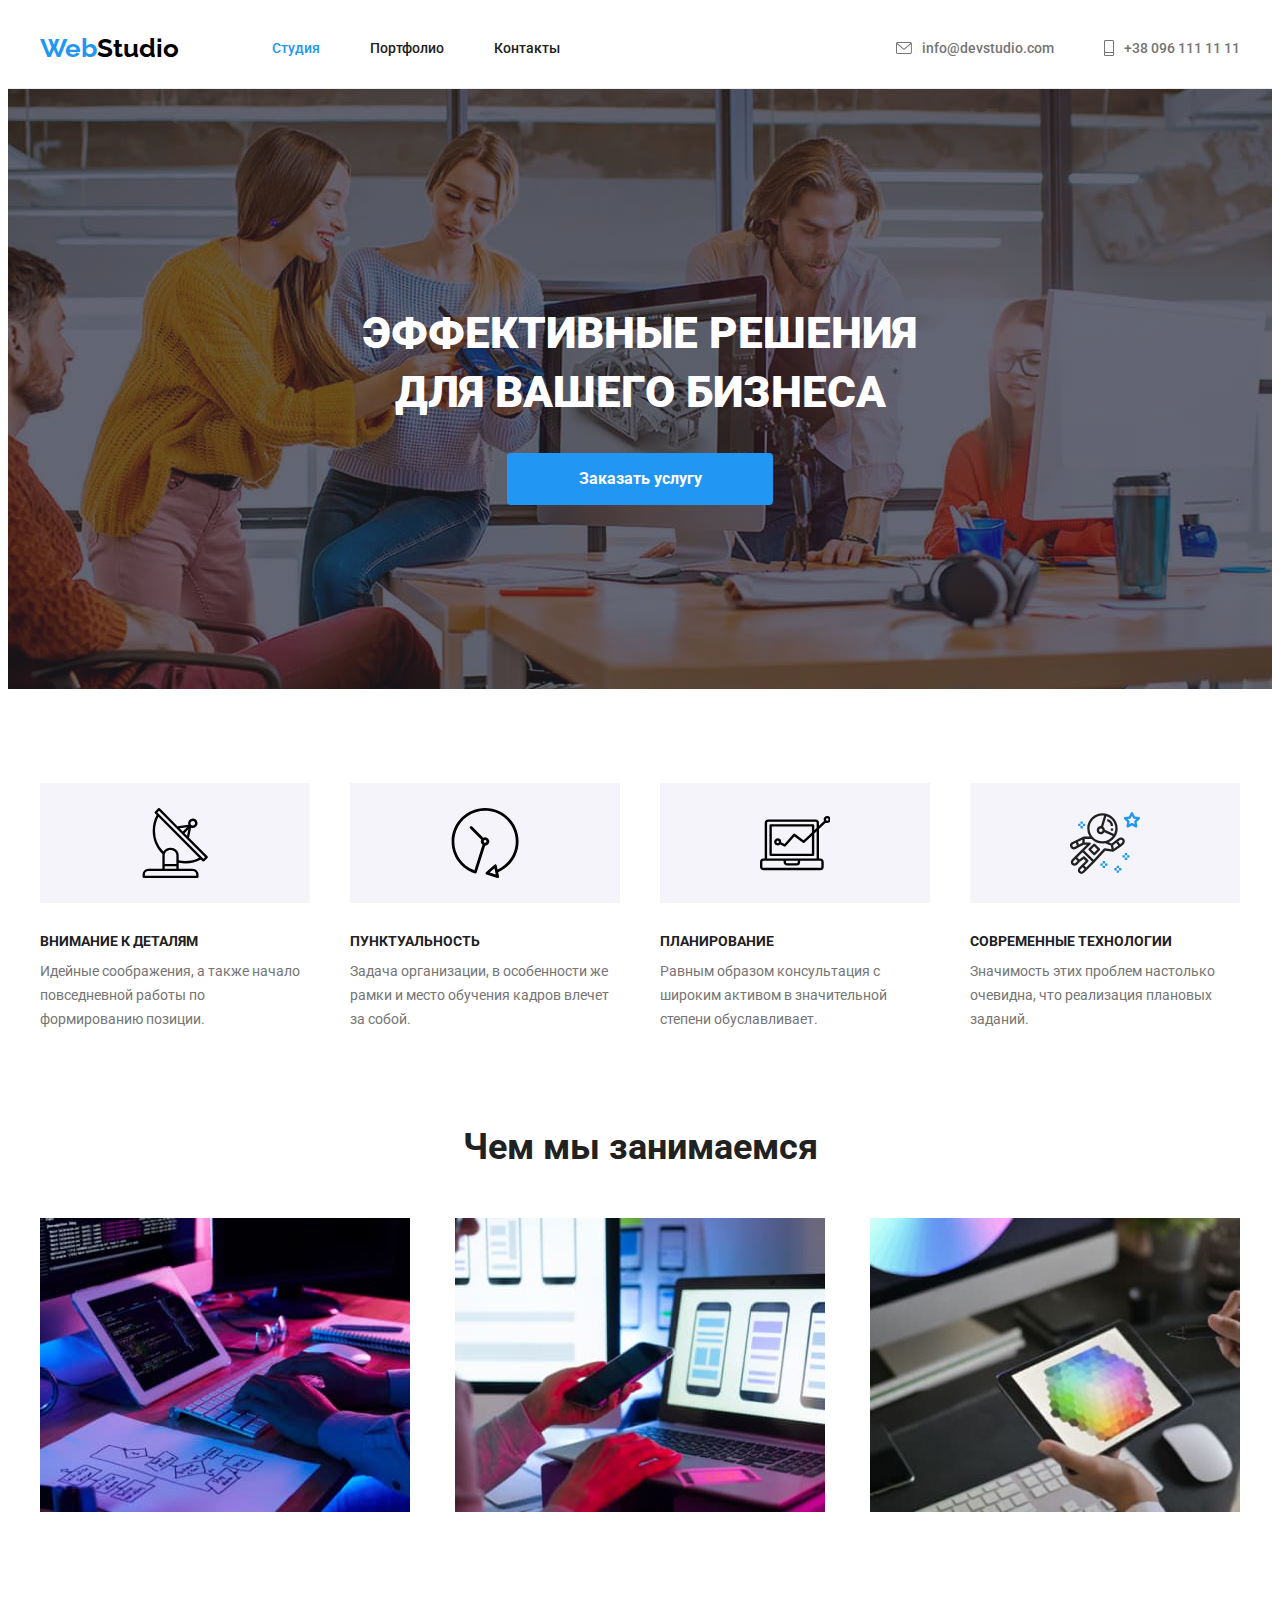
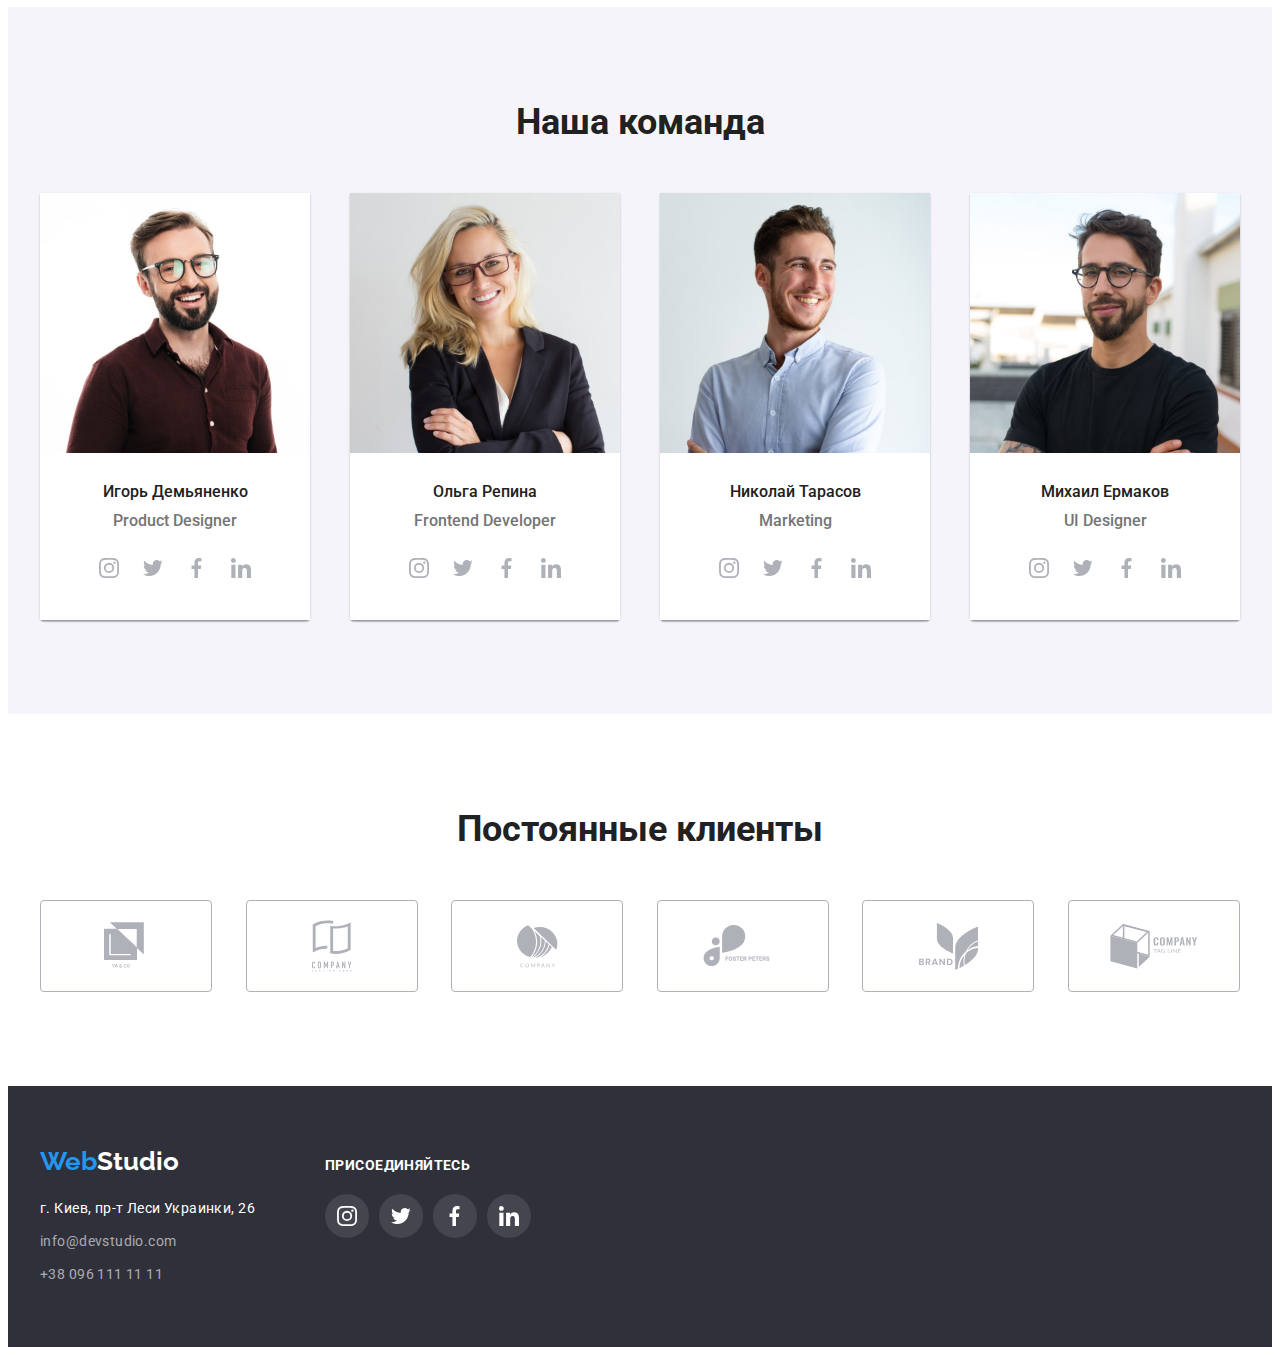
==== index.html @ 2559ad03 "copied files from HW4" ====
<!DOCTYPE html>
<html lang="ru">
  <head>
    <meta charset="UTF-8" />
    <meta name="viewport" content="width=device-width, initial-scale=1.0" />
    <title>Студия</title>
    <link rel="preconnect" href="https://fonts.gstatic.com" />
    <link
      href="https://fonts.googleapis.com/css2?family=Raleway:wght@700&family=Roboto:wght@400;500;700&display=swap"
      rel="stylesheet"
    />
    <link
      rel="stylesheet"
      href="https://cdnjs.cloudflare.com/ajax/libs/modern-normalize/1.0.0/modern-normalize.min.css"
      integrity="sha512-ISS7cAi1PEhQ8jnbJpJZMd29NlhNj4AWYyLOSp2CE/CsHxTCu+r+t0D2yoJudVrd0/8fTVPUVDzY5Tvli75u/g=="
      crossorigin="anonymous"
    />
    <link rel="stylesheet" href="./css/styles.css" />
  </head>
  <body>
    <header class="header">
      <div class="container main-nav">
        <nav class="site-nav">
          <a href="index.html" class="logo top"
            ><span class="logo-part">Web</span>Studio
          </a>
          <ul class="nav-list">
            <li class="nav-item">
              <a href="./index.html" class="link current"> Студия </a>
            </li>
            <li class="nav-item">
              <a href="./portfolio.html" class="link">Портфолио</a>
            </li>
            <li class="nav-item"><a href="#" class="link">Контакты</a></li>
          </ul>
        </nav>
        <ul class="contacts-list">
          <li class="contacts item">
            <a href="mailto:info@devstudio.com" class="link">
              <svg class="contacts-icon" width="16" height="12">
                <use href="./images/svg-sprite.svg#icon-envelope"></use>
              </svg>
              info@devstudio.com
            </a>
          </li>
          <li class="contacts item">
            <a href="tel:+380961111111" class="link">
              <svg class="contacts-icon" width="10" height="16">
                <use href="./images/svg-sprite.svg#icon-phone"></use>
              </svg>
              +38 096 111 11 11
            </a>
          </li>
        </ul>
      </div>
    </header>
    <main>
      <section class="hero">
        <h1 class="hero-title">
          Эффективные решения <br />
          для вашего бизнеса
        </h1>
        <a href="#" class="hero-link">Заказать услугу</a>
      </section>

      <section class="features">
        <div class="container">
          <h2 class="visually-hidden">Наши принципы</h2>
          <ul class="features-list">
            <li class="features-item">
              <div class="icon-space">
                <svg class="icon" width="70" height="70">
                  <use href="./images/svg-sprite.svg#icon-antenna"></use>
                </svg>
              </div>
              <h3 class="item-title">Внимание к деталям</h3>
              <p class="item-text">
                Идейные соображения, а также начало повседневной работы по
                формированию позиции.
              </p>
            </li>
            <li class="features-item">
              <div class="icon-space">
                <svg class="icon" width="70" height="70">
                  <use href="./images/svg-sprite.svg#icon-clock"></use>
                </svg>
              </div>
              <h3 class="item-title">Пунктуальность</h3>
              <p class="item-text">
                Задача организации, в особенности же рамки и место обучения
                кадров влечет за собой.
              </p>
            </li>
            <li class="features-item">
              <div class="icon-space">
                <svg class="icon" width="70" height="70">
                  <use href="./images/svg-sprite.svg#icon-computer"></use>
                </svg>
              </div>
              <h3 class="item-title">Планирование</h3>
              <p class="item-text">
                Равным образом консультация с широким активом в значительной
                степени обуславливает.
              </p>
            </li>
            <li class="features-item">
              <div class="icon-space">
                <svg class="icon" width="70" height="70">
                  <use href="./images/svg-sprite.svg#icon-astronaut"></use>
                </svg>
              </div>
              <h3 class="item-title">Современные технологии</h3>
              <p class="item-text">
                Значимость этих проблем настолько очевидна, что реализация
                плановых заданий.
              </p>
            </li>
          </ul>
        </div>
      </section>
      <!-- examples Section -->
      <section class="examples">
        <h2 class="examples-title">Чем мы занимаемся</h2>
        <div class="container">
          <ul class="examples-list">
            <li class="examples-item">
              <div class="card-thumb">
                <img
                  src="./images/computer.jpg"
                  alt="компютер"
                  width="370"
                  height="294"
                />
              </div>
            </li>
            <li class="examples-item">
              <div class="card-thumb">
                <img
                  src="./images/telephone.jpg"
                  alt="телефон"
                  width="370"
                  height="294"
                />
              </div>
            </li>
            <li class="examples-item">
              <div class="card-thumb">
                <img
                  src="./images/tablet.jpg"
                  alt="планшет"
                  width="370"
                  height="294"
                />
              </div>
            </li>
          </ul>
        </div>
      </section>
      <!-- team section -->
      <section class="team-section">
        <h2 class="team-section-title">Наша команда</h2>
        <div class="container">
          <ul class="team-section-list">
            <li class="section-list">
              <div class="photo-thumb">
                <img
                  src="./images/ihor.jpg"
                  alt="Игорь Демьяненко"
                  width="270"
                  height="260"
                />
              </div>
              <h3 class="section-list-title">Игорь Демьяненко</h3>
              <p class="section-list-text">Product Designer</p>
              <ul class="social-links-list">
                <li>
                  <a href="instagram" class="social-link">
                    <svg class="icon-link" width="20" height="20">
                      <use href="./images/svg-sprite.svg#icon-instagram"></use>
                    </svg>
                  </a>
                </li>
                <li>
                  <a href="twitter" class="social-link">
                    <svg class="icon-link" width="20" height="20">
                      <use href="./images/svg-sprite.svg#icon-twitter"></use>
                    </svg>
                  </a>
                </li>
                <li>
                  <a href="facebook" class="social-link">
                    <svg class="icon-link" width="20" height="20">
                      <use href="./images/svg-sprite.svg#icon-facebook"></use>
                    </svg>
                  </a>
                </li>
                <li>
                  <a href="linkedin" class="social-link"
                    ><svg class="icon-link" width="20" height="20">
                      <use href="./images/svg-sprite.svg#icon-linkedin"></use>
                    </svg>
                  </a>
                </li>
              </ul>
            </li>
            <li class="section-list">
              <div class="photo-thumb">
                <img
                  src="./images/olia.jpg"
                  alt="Ольга Репина"
                  width="270"
                  height="260"
                />
              </div>
              <h3 class="section-list-title">Ольга Репина</h3>
              <p class="section-list-text">Frontend Developer</p>
              <ul class="social-links-list">
                <li>
                  <a href="instagram" class="social-link">
                    <svg class="icon-link" width="20" height="20">
                      <use href="./images/svg-sprite.svg#icon-instagram"></use>
                    </svg>
                  </a>
                </li>
                <li>
                  <a href="twitter" class="social-link">
                    <svg class="icon-link" width="20" height="20">
                      <use href="./images/svg-sprite.svg#icon-twitter"></use>
                    </svg>
                  </a>
                </li>
                <li>
                  <a href="facebook" class="social-link"
                    ><svg class="icon-link" width="20" height="20">
                      <use href="./images/svg-sprite.svg#icon-facebook"></use>
                    </svg>
                  </a>
                </li>
                <li>
                  <a href="linkedin" class="social-link"
                    ><svg class="icon-link" width="20" height="20">
                      <use href="./images/svg-sprite.svg#icon-linkedin"></use>
                    </svg>
                  </a>
                </li>
              </ul>
            </li>
            <li class="section-list">
              <div class="photo-thumb">
                <img
                  src="./images/kolia.jpg"
                  alt="Николай Тарасов"
                  width="270"
                  height="260"
                />
              </div>
              <h3 class="section-list-title">Николай Тарасов</h3>
              <p class="section-list-text">Marketing</p>
              <ul class="social-links-list">
                <li>
                  <a href="instagram" class="social-link">
                    <svg class="icon-link" width="20" height="20">
                      <use href="./images/svg-sprite.svg#icon-instagram"></use>
                    </svg>
                  </a>
                </li>
                <li>
                  <a href="twitter" class="social-link">
                    <svg class="icon-link" width="20" height="20">
                      <use href="./images/svg-sprite.svg#icon-twitter"></use>
                    </svg>
                  </a>
                </li>
                <li>
                  <a href="facebook" class="social-link"
                    ><svg class="icon-link" width="20" height="20">
                      <use href="./images/svg-sprite.svg#icon-facebook"></use>
                    </svg>
                  </a>
                </li>
                <li>
                  <a href="linkedin" class="social-link"
                    ><svg class="icon-link" width="20" height="20">
                      <use href="./images/svg-sprite.svg#icon-linkedin"></use>
                    </svg>
                  </a>
                </li>
              </ul>
            </li>
            <li class="section-list">
              <div class="photo-thumb">
                <img
                  src="./images/misha.jpg"
                  alt="Михаил Ермаков"
                  width="270"
                  height="260"
                />
              </div>
              <h3 class="section-list-title">Михаил Ермаков</h3>
              <p class="section-list-text">UI Designer</p>
              <ul class="social-links-list">
                <li>
                  <a href="instagram" class="social-link">
                    <svg class="icon-link" width="20" height="20">
                      <use href="./images/svg-sprite.svg#icon-instagram"></use>
                    </svg>
                  </a>
                </li>
                <li>
                  <a href="twitter" class="social-link">
                    <svg class="icon-link" width="20" height="20">
                      <use href="./images/svg-sprite.svg#icon-twitter"></use>
                    </svg>
                  </a>
                </li>
                <li>
                  <a href="facebook" class="social-link"
                    ><svg class="icon-link" width="20" height="20">
                      <use href="./images/svg-sprite.svg#icon-facebook"></use>
                    </svg>
                  </a>
                </li>
                <li>
                  <a href="linkedin" class="social-link"
                    ><svg class="icon-link" width="20" height="20">
                      <use href="./images/svg-sprite.svg#icon-linkedin"></use>
                    </svg>
                  </a>
                </li>
              </ul>
            </li>
          </ul>
        </div>
      </section>
      <section class="clients">
        <div class="container">
          <h2 class="clients-title">Постоянные клиенты</h2>

          <ul class="clients-list">
            <li class="client">
              <a href="#" class="company-logo">
                <svg class="company-icon" width="44" height="49">
                  <use href="./images/svg-sprite.svg#icon-yaandco"></use>
                </svg>
              </a>
            </li>
            <li class="client">
              <a href="#" class="company-logo">
                <svg class="company-icon" width="40" height="52">
                  <use href="./images/svg-sprite.svg#icon-tagline"></use>
                </svg>
              </a>
            </li>
            <li class="client">
              <a href="#" class="company-logo">
                <svg class="company-icon" width="41" height="43">
                  <use href="./images/svg-sprite.svg#icon-company"></use>
                </svg>
              </a>
            </li>
            <li class="client">
              <a href="#" class="company-logo">
                <svg class="company-icon" width="80" height="42">
                  <use href="./images/svg-sprite.svg#icon-fosterpeters"></use>
                </svg>
              </a>
            </li>
            <li class="client">
              <a href="#" class="company-logo">
                <svg class="company-icon" width="59" height="47">
                  <use href="./images/svg-sprite.svg#icon-brand"></use>
                </svg>
              </a>
            </li>
            <li class="client">
              <a href="#" class="company-logo">
                <svg class="company-icon" width="88" height="45">
                  <use href="./images/svg-sprite.svg#icon-companytag"></use>
                </svg>
              </a>
            </li>
          </ul>
        </div>
      </section>
    </main>
    <footer class="footer">
      <div class="container">
        <div class="footer-box">
          <div class="address-box">
            <a href="index.html" class="logo bottom"
              ><span class="logo-part">Web</span>Studio</a
            >
            <address class="address">
              <p class="address-text">г. Киев, пр-т Леси Украинки, 26</p>
              <ul class="footer-list">
                <li>
                  <a href="mailto:info@devstudio.com" class="contacts-list-item"
                    >info@devstudio.com</a
                  >
                </li>
                <li>
                  <a href="tel:+380961111111" class="contacts-list-item"
                    >+38 096 111 11 11</a
                  >
                </li>
              </ul>
            </address>
          </div>
          <div class="social-links">
            <span class="join-us">присоединяйтесь</span>
            <ul class="social-list">
              <li class="list-item">
                <a href="#" class="list-link">
                  <svg class="item-icon" width="20" height="20">
                    <use href="./images/svg-sprite.svg#icon-instagram"></use>
                  </svg>
                </a>
              </li>
              <li class="list-item">
                <a href="#" class="list-link">
                  <svg class="item-icon" width="20" height="20">
                    <use href="./images/svg-sprite.svg#icon-twitter"></use>
                  </svg>
                </a>
              </li>
              <li class="list-item">
                <a href="#" class="list-link">
                  <svg class="item-icon" width="20" height="20">
                    <use href="./images/svg-sprite.svg#icon-facebook"></use>
                  </svg>
                </a>
              </li>

              <li class="list-item">
                <a href="#" class="list-link">
                  <svg class="item-icon" width="20" height="20">
                    <use href="./images/svg-sprite.svg#icon-linkedin"></use>
                  </svg>
                </a>
              </li>
            </ul>
          </div>
        </div>
      </div>
    </footer>
  </body>
</html>
---- css/styles.css ----
:root {
  --interactive-color: #2196f3;
  --logo-color: #000000;
  --headers-color: #212121;
  --text-color: #757575;
  --white-text-background-color: rgba(255, 255, 255, 1);
  --white-text-color-06: rgba(255, 255, 255, 0.6);
  --sections-background-color: #e5e5e5;
  --section-team-background-color: #f5f4fa;
  --border-color: rgba(238, 238, 238, 1);
  --footer-bg-color: #2f303a;
  --card-set-gap: 30px;
  --link-normal-color: rgba(175, 177, 184, 1);
}

/* Загальні стилі для боді і списків */
body {
  font-family: 'Roboto', sans-serif;
}

ul {
  list-style-type: none;
}

img {
  display: block;
  max-width: 100%;
  height: auto;
}

/* svg {
  display: block;
  max-width: 100%;
  height: auto;
} */

section {
  padding-top: 94px;
  padding-bottom: 94px;
}

/* Заховати заголовок */
.visually-hidden {
  position: absolute;
  width: 1px;
  height: 1px;
  margin: -1px;
  border: 0;
  padding: 0;

  white-space: nowrap;
  clip-path: inset(100%);
  clip: rect(0 0 0 0);
  overflow: hidden;
}

/* Стилі контейнера */

.container {
  width: 1200px;
  margin-left: auto;
  margin-right: auto;
  padding-right: 15px;
  padding-left: 15px;
}

/* Стилі Header */

.header {
  max-width: 1600px;
  margin-left: auto;
  margin-right: auto;
  border-bottom: 1px solid #ececec;
}

.nav-list,
.contacts-list {
  margin-top: 0;
  margin-bottom: 0;
  padding: 0;
}

.contacts-list {
  margin-left: auto;
}

.contacts-list .item + .item {
  margin-left: 50px;
}

.main-nav,
.site-nav,
.nav-list,
.contacts-list {
  display: flex;
}

.main-nav,
.site-nav,
.nav-list,
.contacts-list,
.contacts .item {
  justify-content: center;
  align-items: center;
}

.nav-list > .nav-item:not(:last-child) {
  margin-right: 50px;
}

/* логотип компанії */
.logo {
  display: block;
  font-family: 'Raleway', sans-serif;
  text-decoration: none;
  font-weight: 700;
  font-style: normal;
  font-size: 26px;
  line-height: 1.1738;
}

.top {
  margin-right: 93px;

  color: var(--logo-color);
}

.logo:focus {
  color: var(--interactive-color);
}

.logo-part {
  color: var(--interactive-color);
}

/* Навігація сайту */
.nav-list .link {
  display: block;
  padding-top: 32px;
  padding-bottom: 32px;

  color: var(--headers-color);
  background-color: var(--white-text-background-color);
  font-family: inherit;
  text-decoration: none;
  font-weight: 500;
  font-style: normal;
  font-size: 14px;
  line-height: 1.17;
}

.nav-list .link:hover,
.nav-list .link:focus {
  color: var(--interactive-color);
}

.link.current {
  color: var(--interactive-color);
}

/* контактна інфо */
.contacts-list .link {
  display: block;
  padding-top: 32px;
  padding-bottom: 32px;

  color: var(--text-color);
  background-color: var(--white-text-background-color);
  font-family: inherit;
  text-decoration: none;
  font-weight: 500;
  font-style: normal;
  font-size: 14px;
  line-height: 1.17;
}

.contacts-list .link:hover,
.contacts-list .link:focus {
  color: var(--interactive-color);
}

.link:hover.contacts-icon {
  fill: currentColor;
}

.contacts-icon {
  margin-right: 10px;
  fill: currentColor;
}

.contacts-list .link {
  display: flex;
  align-items: center;
}

/* section Hero */

.hero {
  display: flex;
  flex-direction: column;
  align-items: center;
  justify-content: center;

  height: 600px;
  max-width: 1600px;
  margin-right: auto;
  margin-left: auto;
  padding: 0;

  background-color: #2f303a;
  background-image: linear-gradient(
      to right,
      rgba(47, 48, 58, 0.4),
      rgba(47, 48, 58, 0.4)
    ),
    url(../images/fon.jpg);
  background-repeat: no-repeat;
  background-position: center;
  background-size: cover;
}

.hero-title {
  display: inline-block;
  margin: 30px;

  color: var(--white-text-background-color);
  font-family: inherit;
  font-weight: 900;
  font-style: normal;
  font-size: 44px;
  line-height: 1.36;
  text-transform: uppercase;
  text-align: center;
}

.hero-link {
  padding: 10px 32px;
  border-radius: 4px;
  min-width: 200px;

  border: 1px solid transparent;

  color: var(--white-text-background-color);
  background-color: var(--interactive-color);
  font-family: inherit;
  text-decoration: none;
  font-weight: 700;
  font-style: normal;
  font-size: 16px;
  line-height: 1.88;
  text-align: center;
}

.hero-link:hover,
.hero-link:focus {
  color: var(--headers-color);
}

/* Секція Features */

.features {
  padding-top: 94px;
  padding-bottom: 0;
}

/* .icons-list, */
.features-list,
.item-title,
.item-text {
  margin: 0;
  padding: 0;
}

.icon-space {
  display: flex;
  justify-content: center;
  align-items: center;
  width: 270px;
  height: 120px;
  margin-bottom: var(--card-set-gap);

  background-color: var(--section-team-background-color);
}

.features-list {
  display: flex;
  justify-content: space-between;
}

.features-item:not(:first-child) {
  margin-left: var(--card-set-gap);
}

.features-item {
  flex-basis: calc((100% - 120px) / 4);
}

/* flex-basis: calc(100% / 4 - var(--card-set-gap)); */

.item-title {
  margin-bottom: 10px;

  color: var(--headers-color);
  background-color: var(--white-text-background-color);
  font-family: inherit;
  font-weight: 700;
  font-style: normal;
  font-size: 14px;
  line-height: 1.17;
  text-transform: uppercase;
}

.item-text {
  color: var(--text-color);
  background-color: var(--white-text-background-color);
  font-family: inherit;
  font-weight: 400;
  font-style: normal;
  font-size: 14px;
  line-height: 1.71;
}

/* Секція "Наші роботи" */
.examples {
  padding-bottom: 95px;
}

.examples-title {
  margin-top: 0;
  margin-bottom: 50px;
  color: var(--headers-color);
  background-color: var(--white-text-background-color);
  font-family: inherit;
  font-weight: 700;
  font-style: normal;
  font-size: 36px;
  line-height: 1.17;
  text-align: center;
}

.examples-list {
  display: flex;
  flex-wrap: wrap;
  justify-content: space-between;
  margin: 0;
  padding: 0;
}

/* Секція Наша команда */

.team-section {
  padding-top: 94px;
  padding-bottom: 94px;
  background-color: var(--section-team-background-color);
}

.team-section-title {
  margin-top: 0;
  margin-bottom: 50px;

  color: var(--headers-color);
  background-color: var(--section-team-background-color);
  font-family: inherit;
  font-weight: 700;
  font-style: normal;
  font-size: 36px;
  line-height: 1.17;
  text-align: center;
}

.team-section-list {
  display: flex;
  flex-wrap: wrap;
  justify-content: space-between;
  margin: 0px;
  padding: 0px;
}

.section-list {
  box-shadow: 0px 1px 3px rgba(0, 0, 0, 0.12), 0px 1px 1px rgba(0, 0, 0, 0.14),
    0px 2px 1px rgba(0, 0, 0, 0.2);
  border-radius: 0px 0px 4px 4px;
  margin: 0;
}

.section-list-title {
  margin: 0;
  padding-top: 30px;
  padding-bottom: 10px;
  color: var(--headers-color);
  background-color: var(--white-text-background-color);
  font-family: inherit;
  font-weight: 500;
  font-style: normal;
  font-size: 16px;
  line-height: 1.17;
  text-align: center;
}

.section-list-text {
  margin: 0;
  color: var(--text-color);
  background-color: var(--white-text-background-color);
  font-family: inherit;
  font-weight: 500;
  font-style: normal;
  font-size: 16px;
  line-height: 1.17;
  text-align: center;
}

.social-links-list {
  display: flex;
  justify-content: center;
  align-items: center;
  padding: 16px 32px 30px;
  margin: 0;
  background-color: var(--white-text-background-color);
}

.social-link {
  display: flex;
  justify-content: center;
  align-items: center;
  width: 44px;
  height: 44px;
  border-radius: 50%;
  text-decoration: none;
  color: var(--link-normal-color);
  background-color: var(--white-text-background-color);
}

.icon-link {
  fill: currentColor;
}

.social-link:hover,
.social-link:focus {
  color: var(--white-text-background-color);
  background-color: var(--interactive-color);
  outline: none;
}

.social-link:hover .icon-link,
.social-link:focus .icon-link {
  fill: currentColor;
  background-color: var(--interactive-color);
  outline: none;
}

/* секція клієнти */
.clients-title {
  margin-top: 0;
  margin-bottom: 50px;

  color: var(--headers-color);
  font-family: inherit;
  font-weight: 700;
  font-style: normal;
  font-size: 36px;
  line-height: 1.17;
  text-align: center;
}

.clients-list {
  display: flex;
  justify-content: space-between;
  align-items: center;
  margin: 0;
  padding: 0;
}

.company-logo {
  display: flex;
  justify-content: center;
  align-items: center;
  width: 170px;
  height: 90px;
  border: 1px solid var(--link-normal-color);
  border-radius: 4px;
  color: var(--link-normal-color);
}

.company-logo:hover,
.company-logo:focus {
  color: var(--interactive-color);
  border: 1px solid var(--interactive-color);
  outline: none;
}

.company-icon {
  fill: currentColor;
}

.client:hover,
.client:focus {
  color: var(--interactive-color);
}

/* footer */
.footer {
  max-width: 1600px;
  margin-left: auto;
  margin-right: auto;

  background-color: var(--footer-bg-color);
  padding-bottom: 60px;
  padding-top: 60px;
}

.address {
  margin-right: auto;
}

.address-text,
.footer-list {
  margin: 0;
  padding: 0;
}

.bottom {
  color: var(--white-text-background-color);
}

.address-text {
  margin-top: 20px;

  color: var(--white-text-background-color);
  font-family: inherit;
  text-decoration: none;
  font-weight: 400;
  font-style: normal;
  font-size: 14px;
  line-height: 1.71;
  letter-spacing: 0.03em;
}

.contacts-list-item {
  display: block;
  margin-top: 9px;

  color: var(--white-text-color-06);
  font-family: inherit;
  text-decoration: none;
  font-weight: 400;
  font-style: normal;
  font-size: 14px;
  line-height: 1.71;
  letter-spacing: 0.03em;
}

.contacts-list-item:hover,
.contacts-list-item:focus {
  color: var(--interactive-color);
  outline: none;
}

/* Соц.Мережі */

.footer-box {
  display: flex;
  align-items: baseline;
}

.address-box {
  margin-right: 70px;
}

.social-list {
  display: flex;
  justify-content: center;
  margin: 0px;
  padding: 0px;
}

.list-item:not(:first-child) {
  margin-left: 10px;
}

.join-us {
  display: block;
  margin-bottom: 20px;
  color: var(--white-text-background-color);
  font-weight: 700;
  font-style: normal;
  font-size: 14px;
  line-height: 1.14;
  letter-spacing: 0.03em;
  text-transform: uppercase;
}

.list-link {
  display: flex;
  justify-content: center;
  align-items: center;
  width: 44px;
  height: 44px;
  border-radius: 50%;
  text-decoration: none;
  color: var(--white-text-background-color);
  background-color: rgba(255, 255, 255, 0.1);
}

.list-link:hover,
.list-link:focus {
  background-color: var(--interactive-color);
}

.item-icon {
  display: block;
  fill: currentColor;
}

/* Стилі портфоліо */

.portfolio {
  padding-top: 94px;
  padding-bottom: 47px;
}

.buttons {
  display: flex;
  justify-content: center;
  margin-top: 0;
  margin-bottom: 50px;
  margin-left: 0;
  margin-right: 0;
  padding: 0;
}

.button:not(:last-child) {
  margin-right: 8px;
}

.btn {
  border: 1px solid transparent;
  padding: 6px 22px;
  min-width: 73px;
  max-height: 38px;

  background-color: var(--section-team-background-color);
  border-radius: 4px;
  font-family: inherit;
  font-style: normal;
  font-weight: 500;
  font-size: 16px;
  line-height: 1.6;
  text-align: center;
}

.btn:hover,
.btn:focus {
  color: var(--white-text-background-color);
  background-color: var(--interactive-color);
  outline: none;
  box-shadow: 0px 3px 1px rgba(0, 0, 0, 0.1), 0px 1px 2px rgba(0, 0, 0, 0.08),
    0px 2px 2px rgba(0, 0, 0, 0.12);
}

.projects {
  margin-top: calc(-1 * var(--card-set-gap));
  margin-left: calc(-1 * var(--card-set-gap));
  padding: 0;

  display: flex;
  flex-wrap: wrap;
}

.project-item {
  margin-top: var(--card-set-gap);
  margin-left: var(--card-set-gap);

  border-style: solid;
  border-color: var(--border-color);
  border-width: 1px;
  flex-basis: calc(100% / 3 - var(--card-set-gap));
}

.project-item:hover {
  box-shadow: 0px 1px 1px rgba(0, 0, 0, 0.12), 0px 4px 4px rgba(0, 0, 0, 0.06),
    1px 4px 6px rgba(0, 0, 0, 0.16);
}

.project-title {
  color: var(--headers-color);
  background-color: var(--white-text-background-color);
  font-family: inherit;
  font-style: normal;
  font-weight: 700;
  font-size: 18px;
  line-height: 2;
  text-align: left;
}

.project-type {
  color: var(--text-color);
  background-color: var(--white-text-background-color);
  font-family: inherit;
  font-style: normal;
  font-weight: 400;
  font-size: 16px;
  line-height: 1.88;
  text-align: left;
}

.card-content {
  padding: 20px 24px;
}
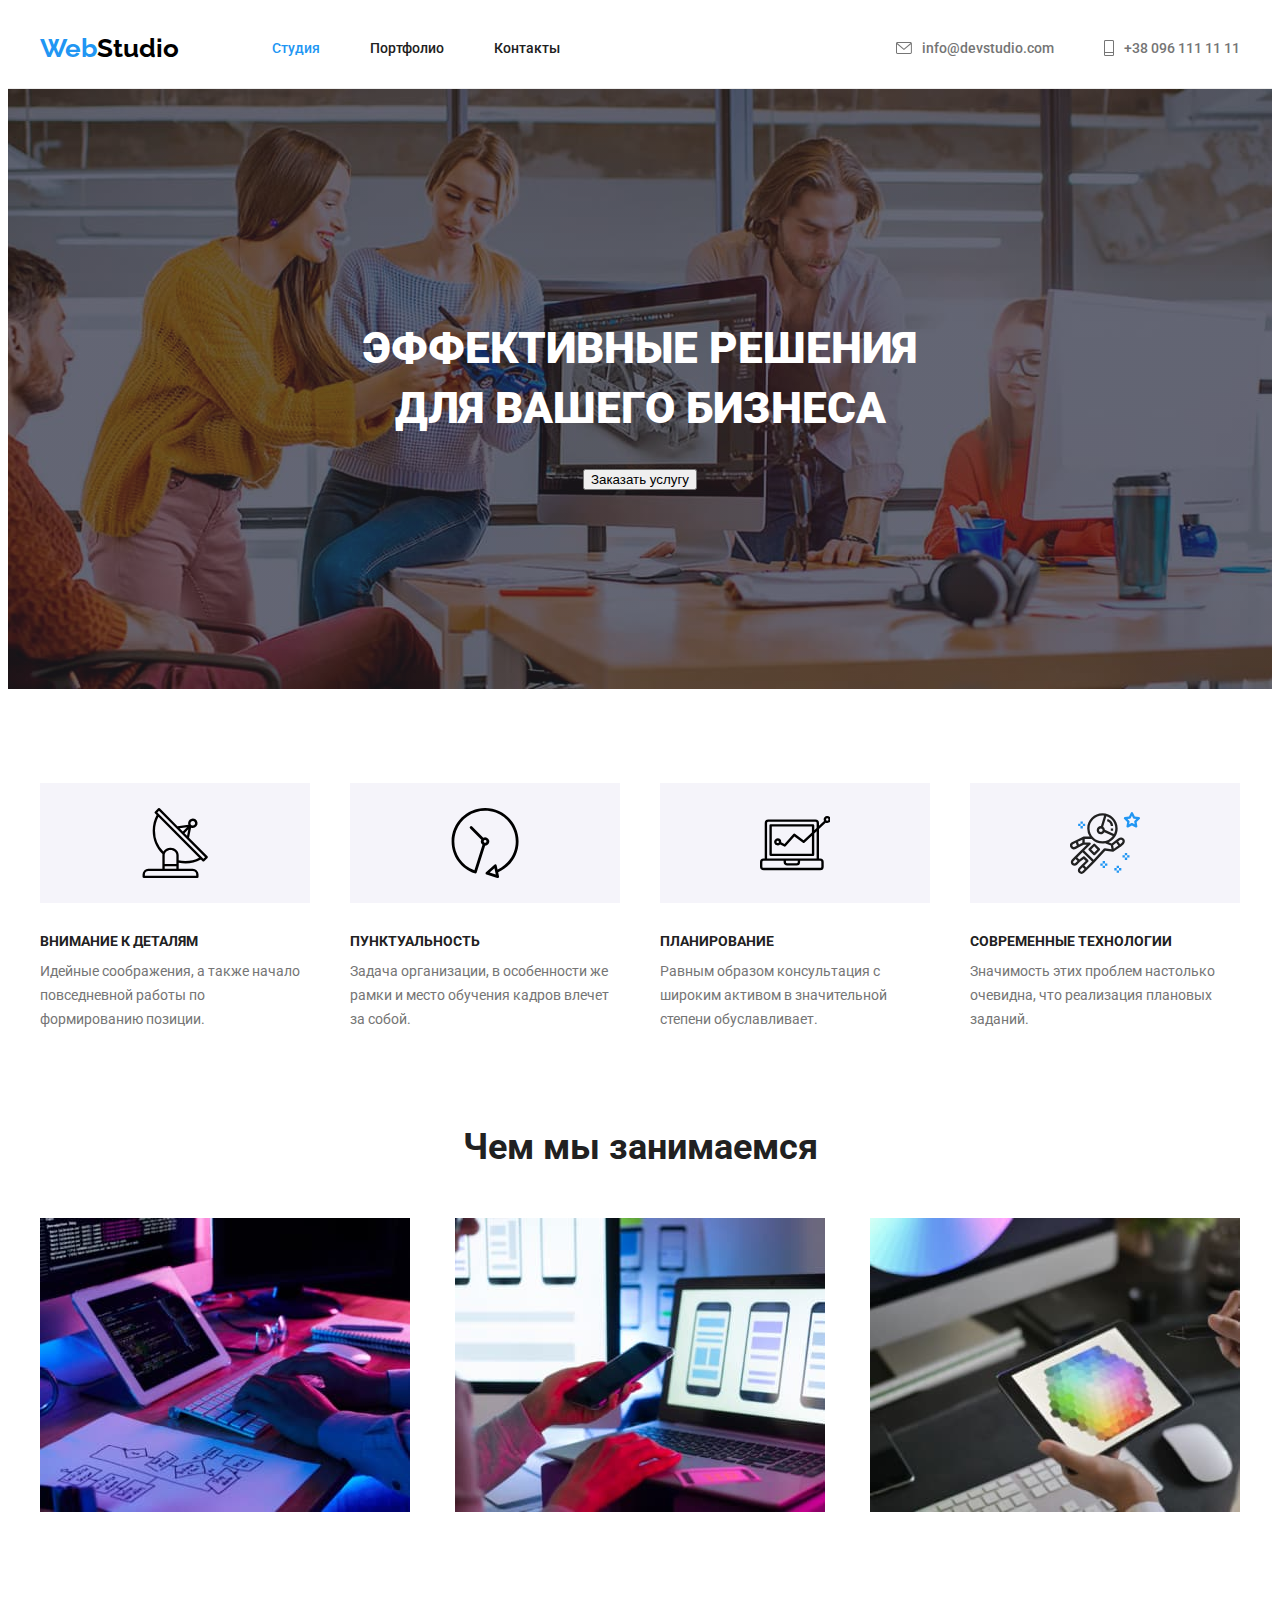
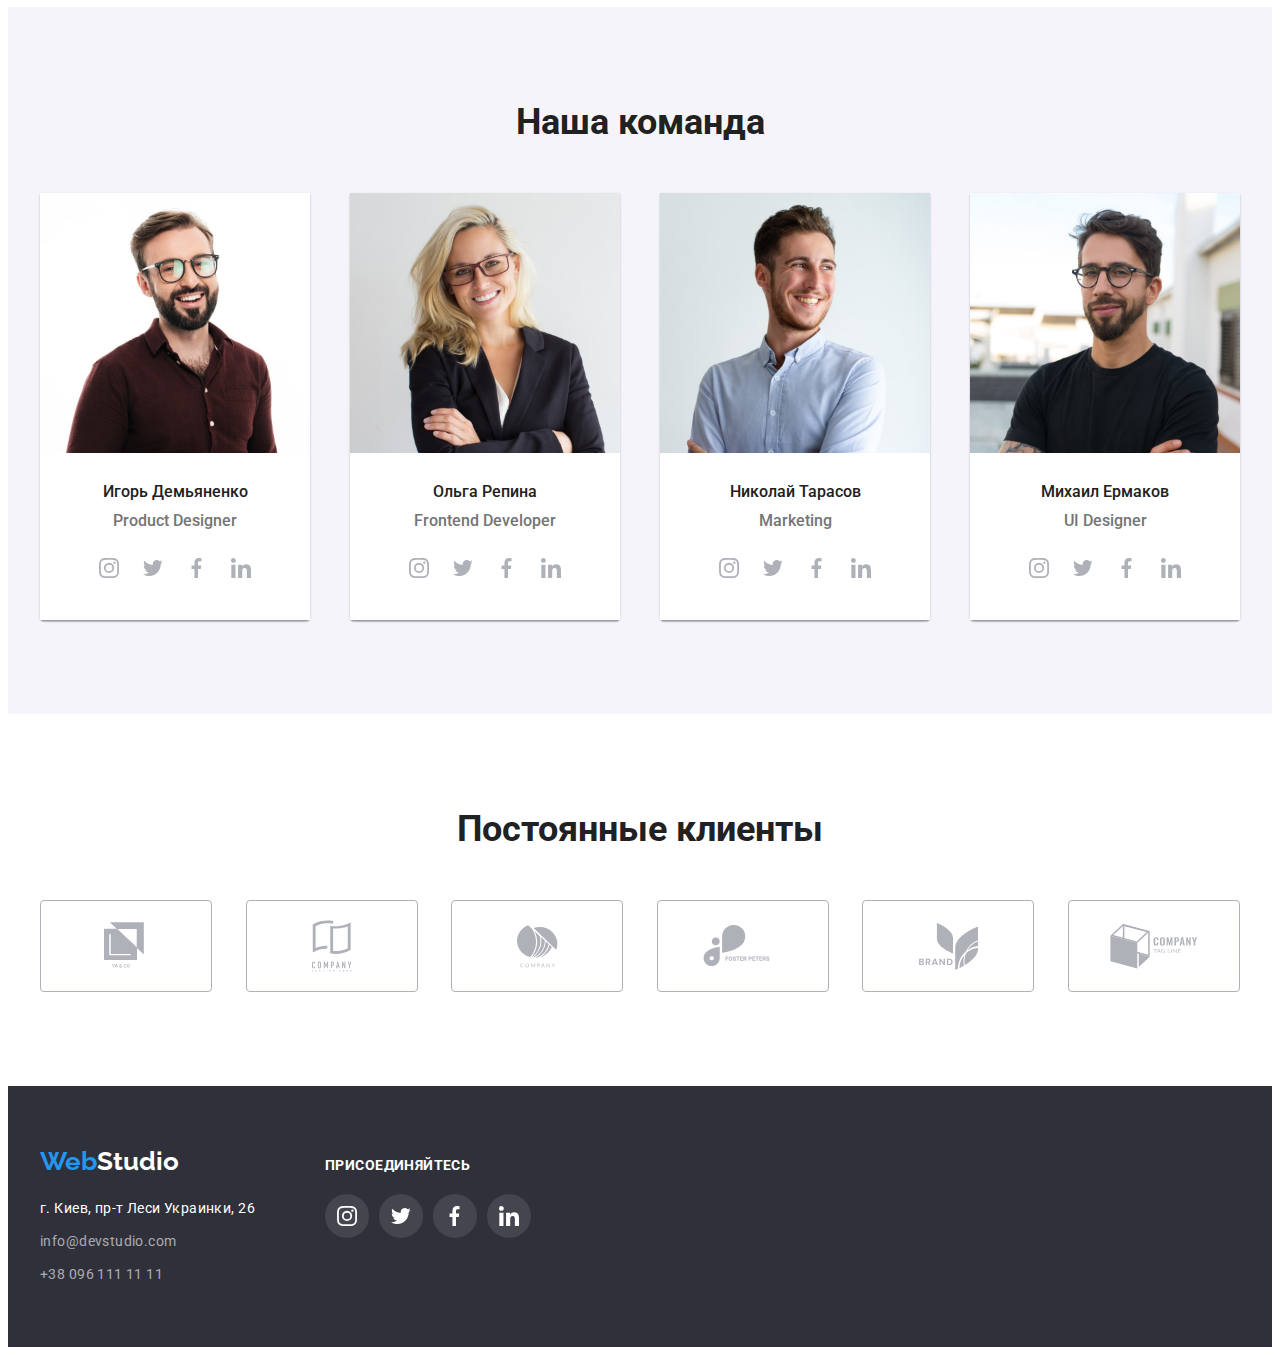
==== commit 669df3ed: "changed hero-link for hero-btn" ====
--- a/index.html
+++ b/index.html
@@ -60,7 +60,7 @@
           Эффективные решения <br />
           для вашего бизнеса
         </h1>
-        <a href="#" class="hero-link">Заказать услугу</a>
+        <button class="hero-btn">Заказать услугу</button>
       </section>
 
       <section class="features">
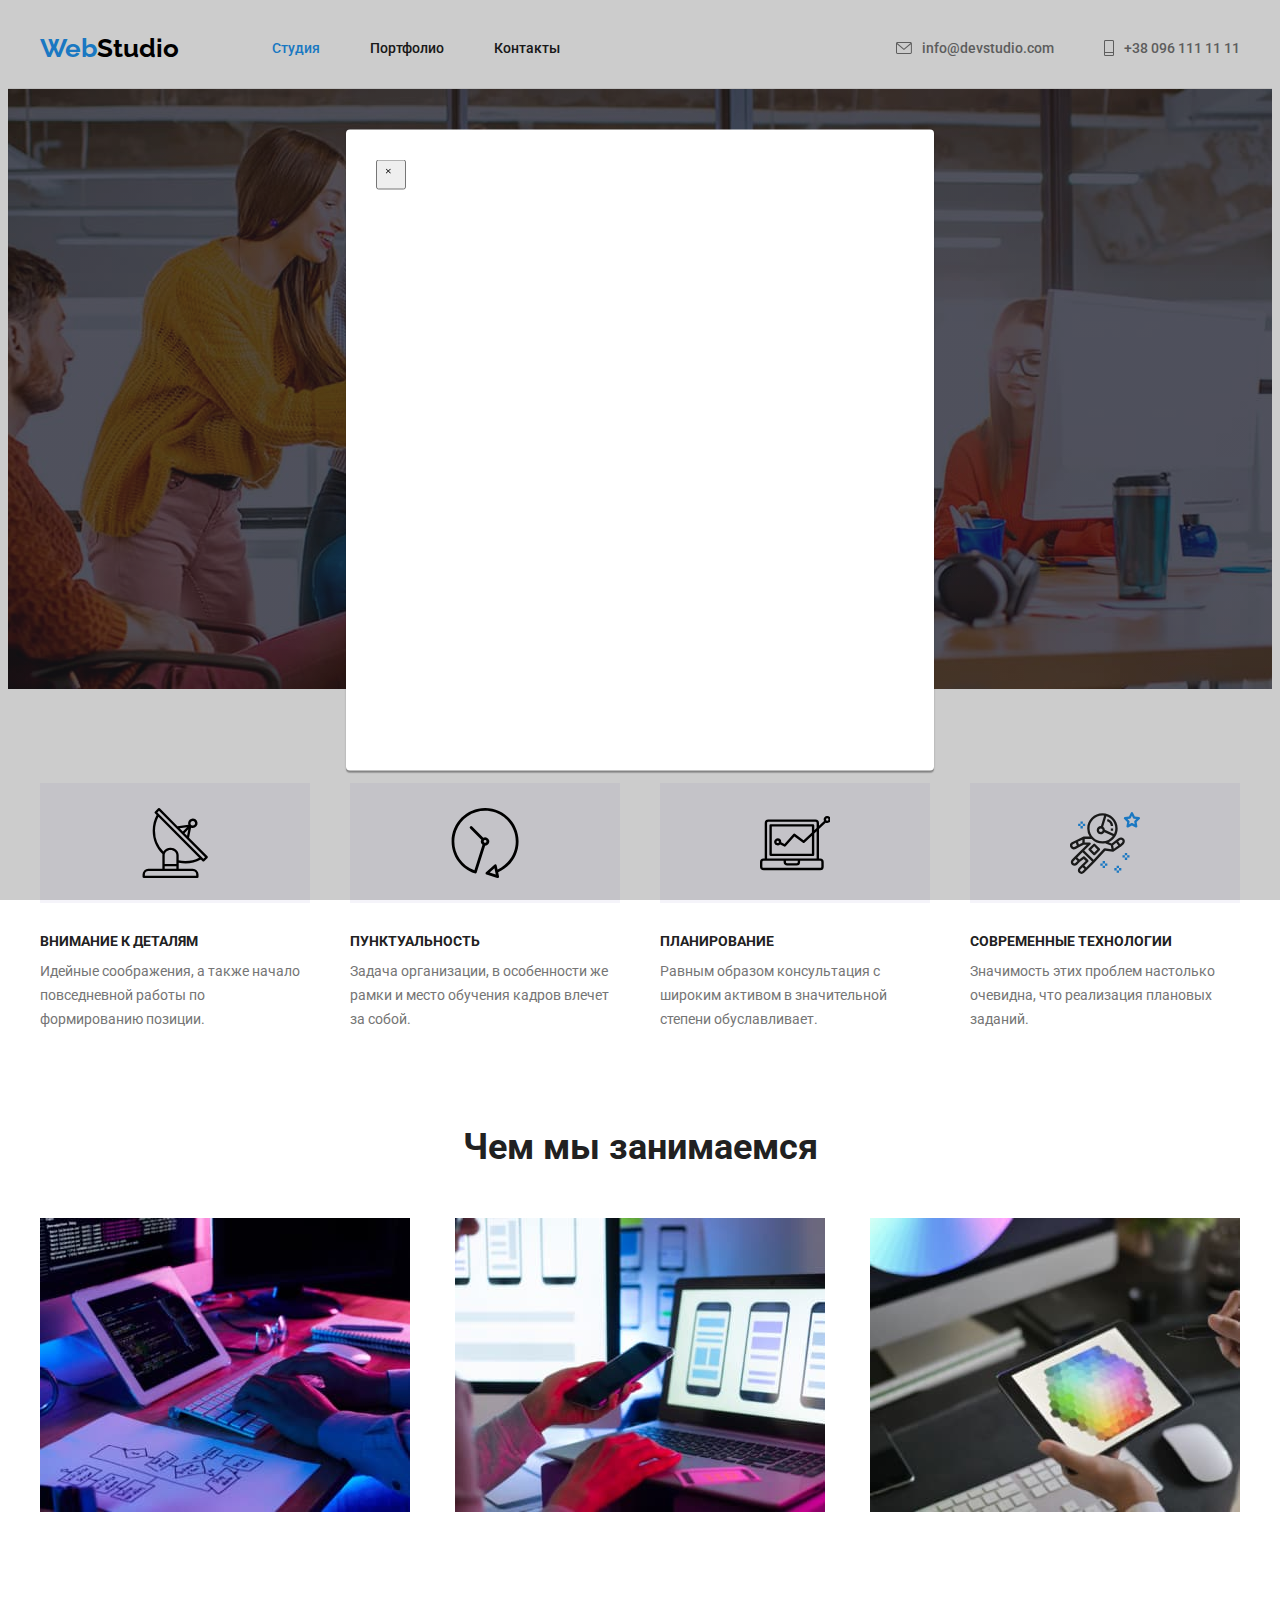
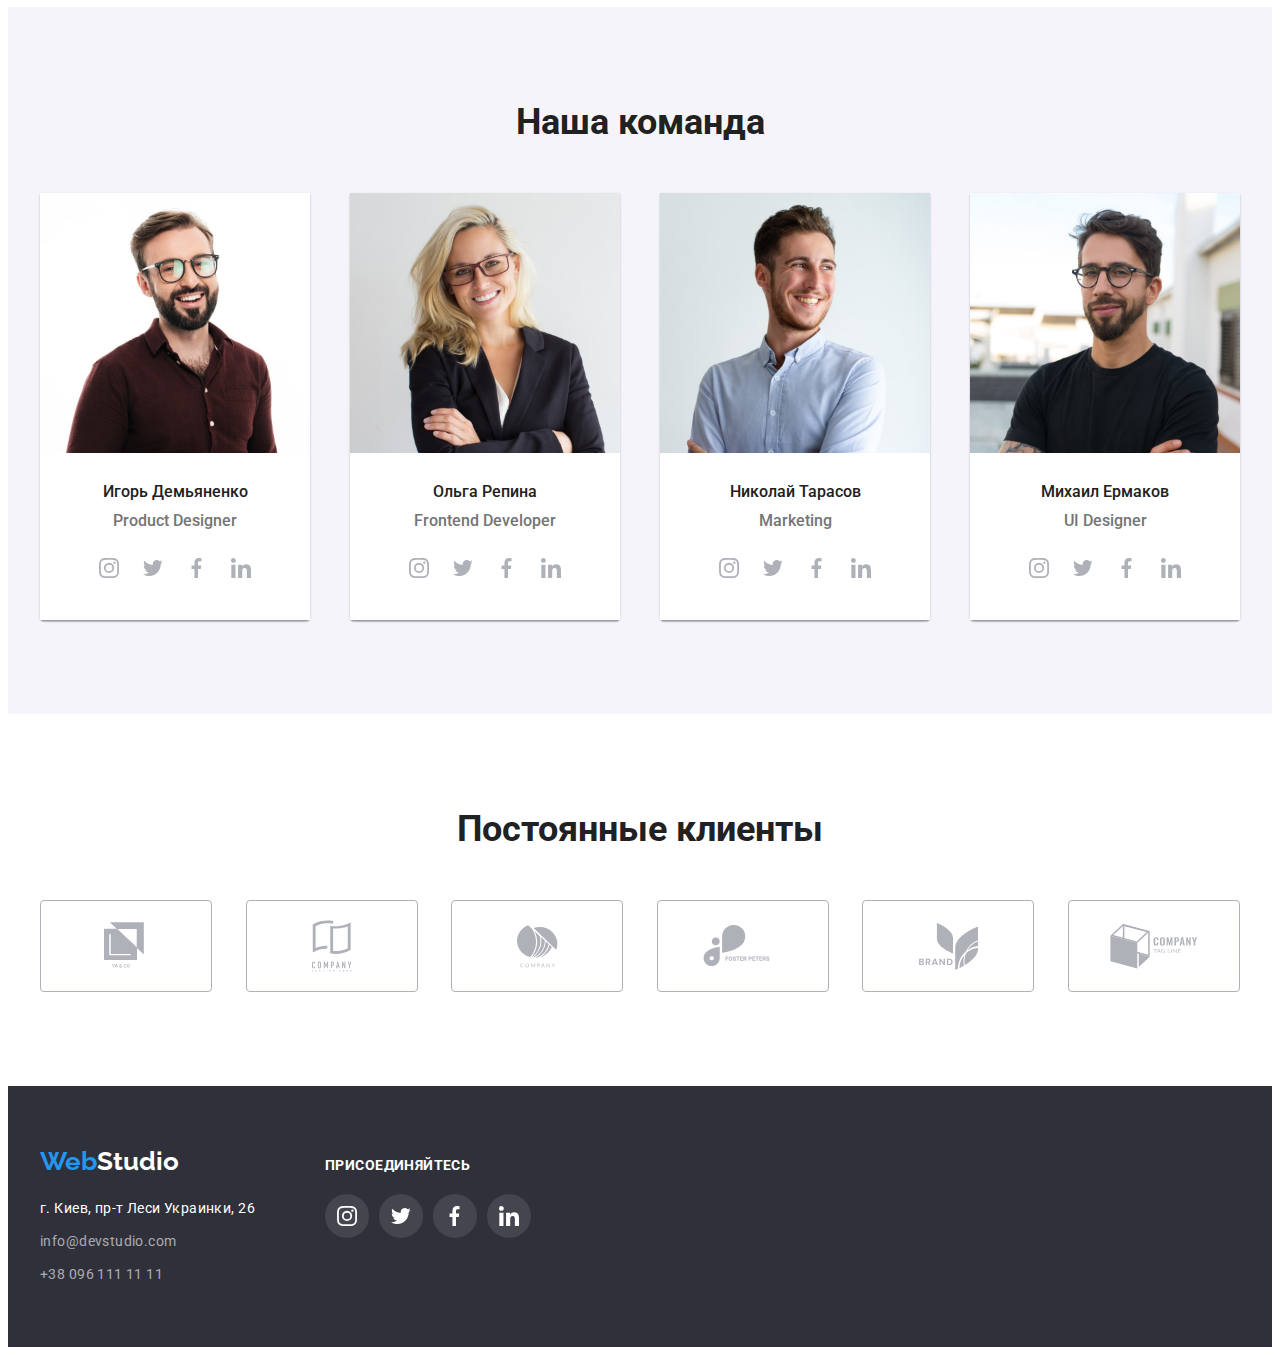
==== commit 429dbc3b: "trying to do a modal" ====
--- a/index.html
+++ b/index.html
@@ -443,5 +443,14 @@
         </div>
       </div>
     </footer>
+    <div class="backdrop">
+      <div class="modal">
+        <button class="btn-svg">
+          <svg width="18" height="18">
+            <use href="./images/svg-sprite.svg#icon-close-icon"></use>
+          </svg>
+        </button>
+      </div>
+    </div>
   </body>
 </html>
--- a/css/styles.css
+++ b/css/styles.css
@@ -67,7 +67,6 @@
 /* Стилі Header */
 
 .header {
-  max-width: 1600px;
   margin-left: auto;
   margin-right: auto;
   border-bottom: 1px solid #ececec;
@@ -233,7 +232,7 @@
   text-align: center;
 }
 
-.hero-link {
+.hero-btn {
   padding: 10px 32px;
   border-radius: 4px;
   min-width: 200px;
@@ -251,8 +250,8 @@
   text-align: center;
 }
 
-.hero-link:hover,
-.hero-link:focus {
+.hero-btn:hover,
+.hero-btn:focus {
   color: var(--headers-color);
 }
 
@@ -499,7 +498,6 @@
 
 /* footer */
 .footer {
-  max-width: 1600px;
   margin-left: auto;
   margin-right: auto;
 
@@ -681,6 +679,10 @@
     1px 4px 6px rgba(0, 0, 0, 0.16);
 }
 
+.portfolio-link {
+  text-decoration: none;
+}
+
 .project-title {
   color: var(--headers-color);
   background-color: var(--white-text-background-color);
@@ -706,3 +708,39 @@
 .card-content {
   padding: 20px 24px;
 }
+
+/* Стилізація модального вікна */
+
+.backdrop {
+  position: fixed;
+  top: 0;
+  left: 0;
+  width: 100%;
+  height: 100%;
+  background-color: rgba(0, 0, 0, 0.2);
+}
+
+.modal {
+  position: absolute;
+  top: 50%;
+  left: 50%;
+  transform: translateX(-50%) translateY(-50%);
+
+  min-width: 528px;
+  min-height: 581px;
+  padding: 30px;
+
+  background-color: var(--white-text-background-color);
+  box-shadow: 0px 1px 3px rgba(0, 0, 0, 0.12), 0px 1px 1px rgba(0, 0, 0, 0.14),
+    0px 2px 1px rgba(0, 0, 0, 0.2);
+  border-radius: 4px;
+}
+
+.btn-svg {
+  position: absolute;
+  display: flex;
+  justify-content: center;
+  align-items: center;
+  width: 30px;
+  height: 30px;
+}
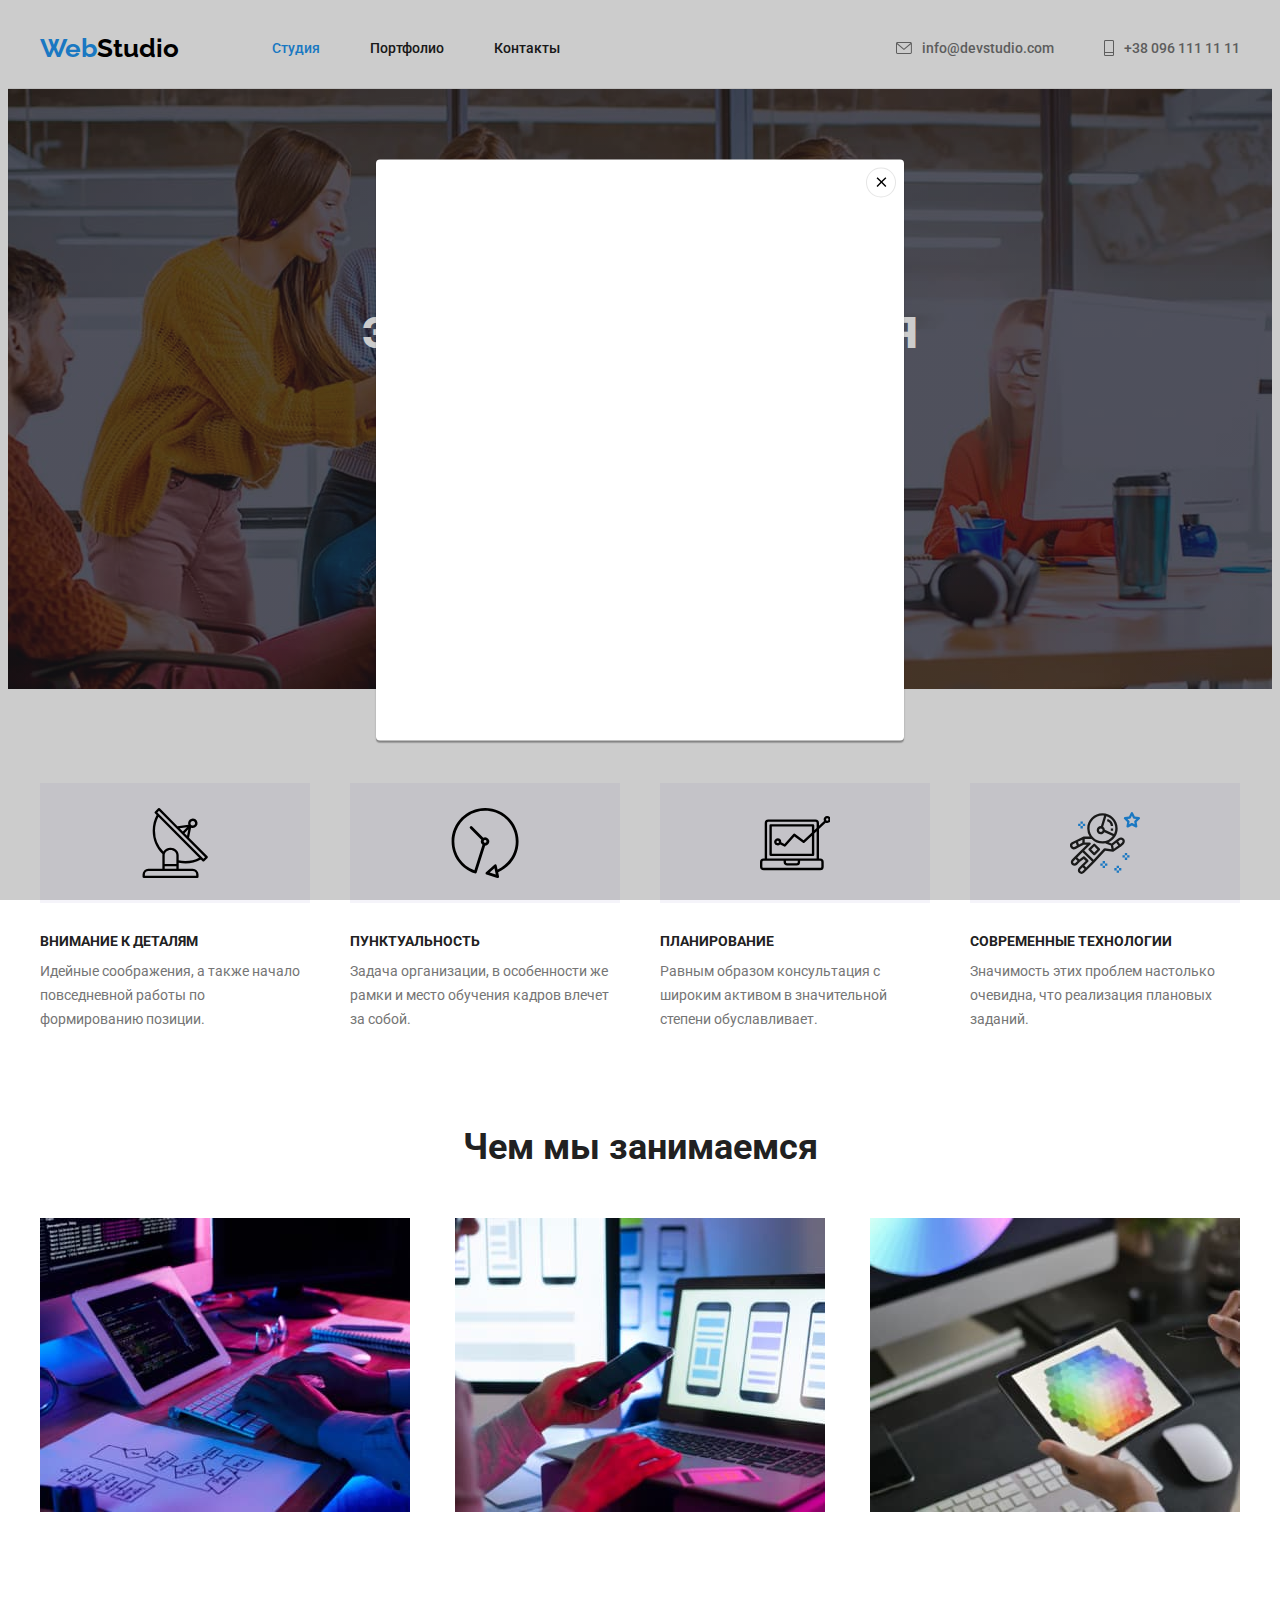
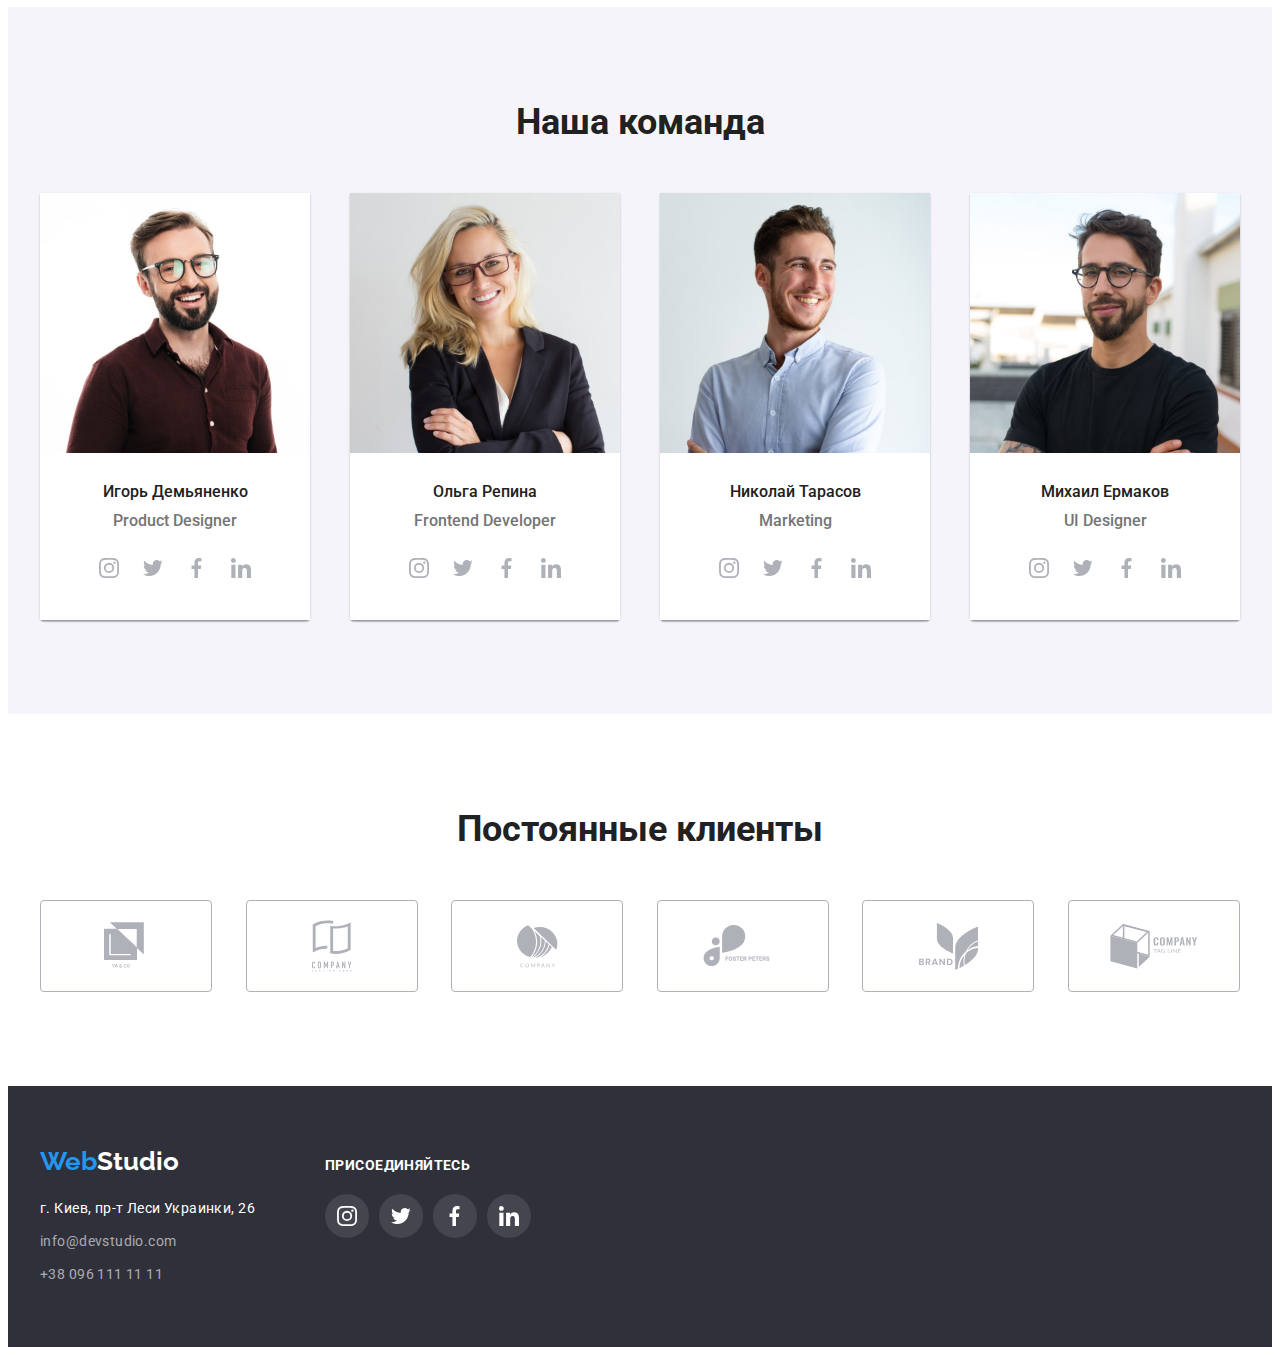
==== commit b05c8f7b: "made button-close" ====
--- a/index.html
+++ b/index.html
@@ -447,7 +447,7 @@
       <div class="modal">
         <button class="btn-svg">
           <svg width="18" height="18">
-            <use href="./images/svg-sprite.svg#icon-close-icon"></use>
+            <use href="./images/svg-sprite.svg#icon-close"></use>
           </svg>
         </button>
       </div>
--- a/css/styles.css
+++ b/css/styles.css
@@ -718,6 +718,7 @@
   width: 100%;
   height: 100%;
   background-color: rgba(0, 0, 0, 0.2);
+
 }
 
 .modal {
@@ -728,8 +729,7 @@
 
   min-width: 528px;
   min-height: 581px;
-  padding: 30px;
-
+  
   background-color: var(--white-text-background-color);
   box-shadow: 0px 1px 3px rgba(0, 0, 0, 0.12), 0px 1px 1px rgba(0, 0, 0, 0.14),
     0px 2px 1px rgba(0, 0, 0, 0.2);
@@ -738,9 +738,20 @@
 
 .btn-svg {
   position: absolute;
+  top: 8px;
+  right: 8px;
+
   display: flex;
   justify-content: center;
   align-items: center;
   width: 30px;
   height: 30px;
-}
+
+  background: var(--white-text-background-color);
+  border: 1px solid rgba(0, 0, 0, 0.1);
+  border-radius: 50%;
+}
+
+.is-hidden {
+
+}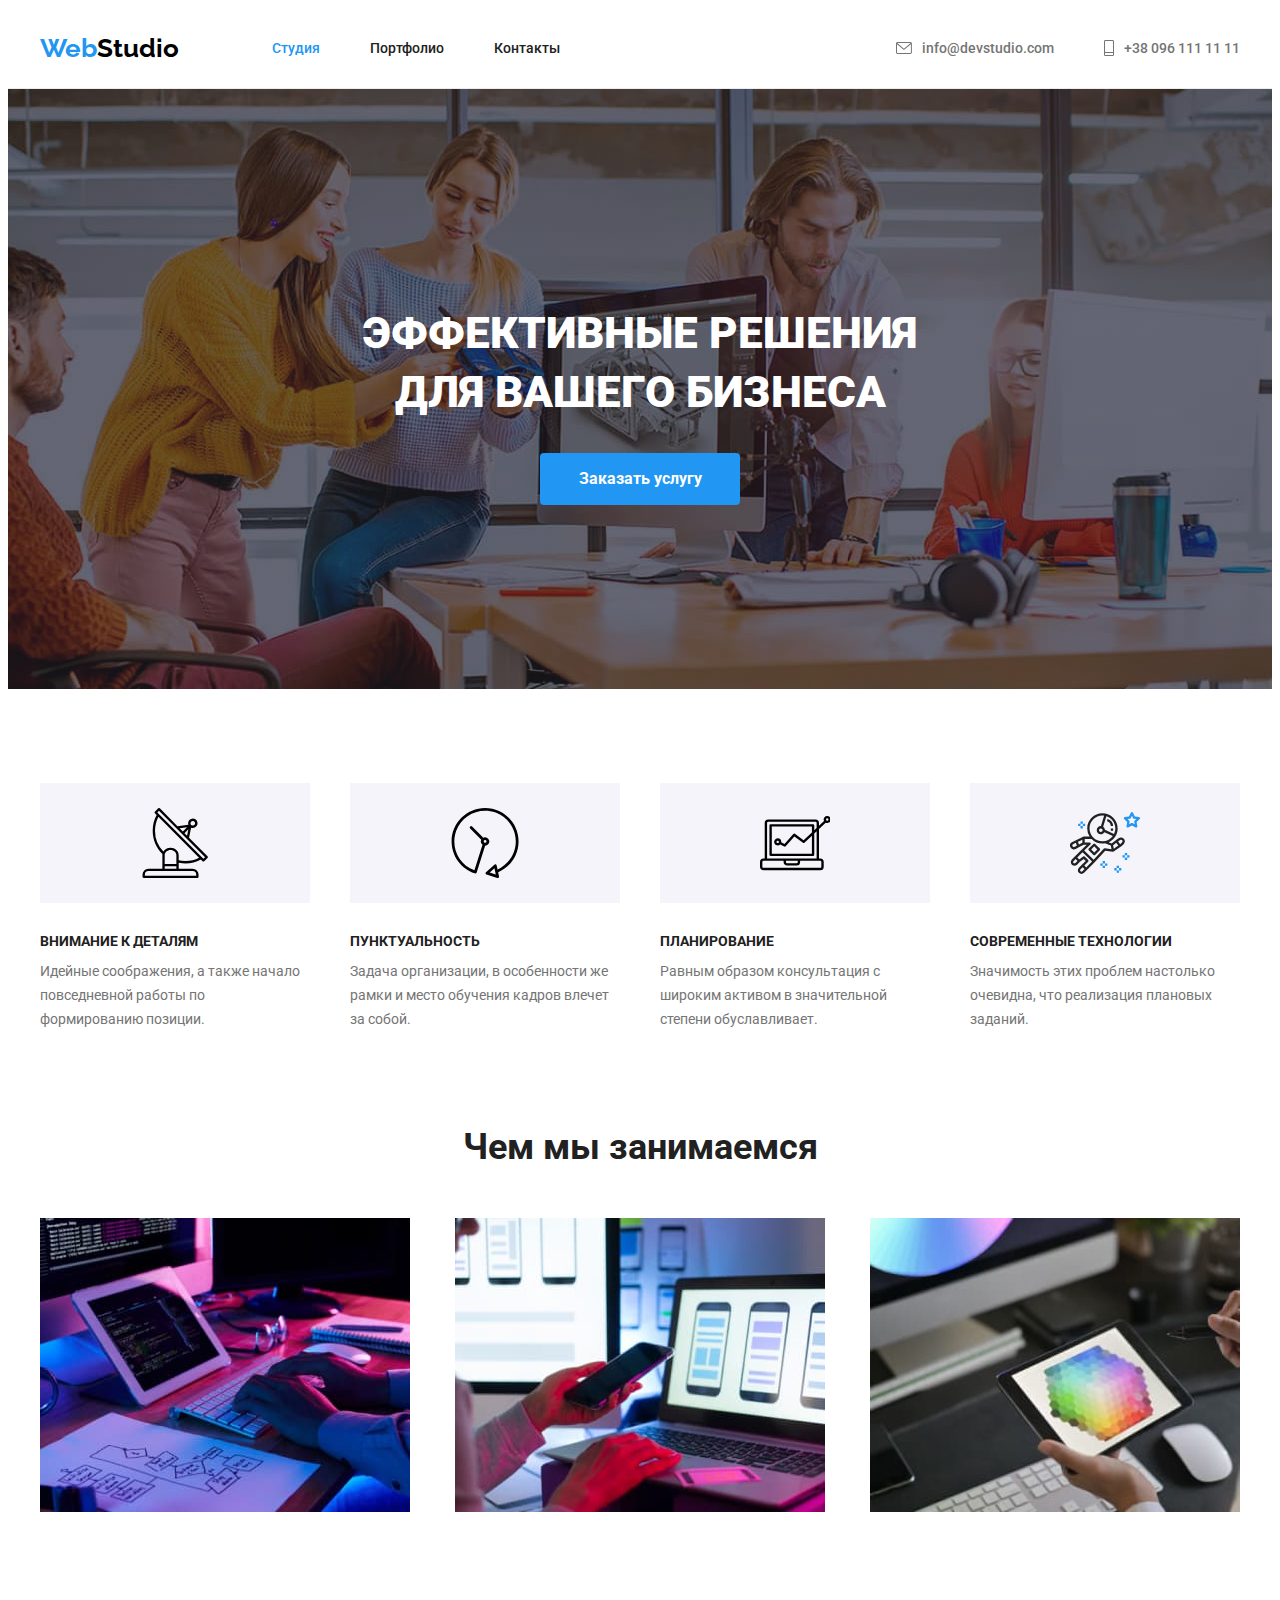
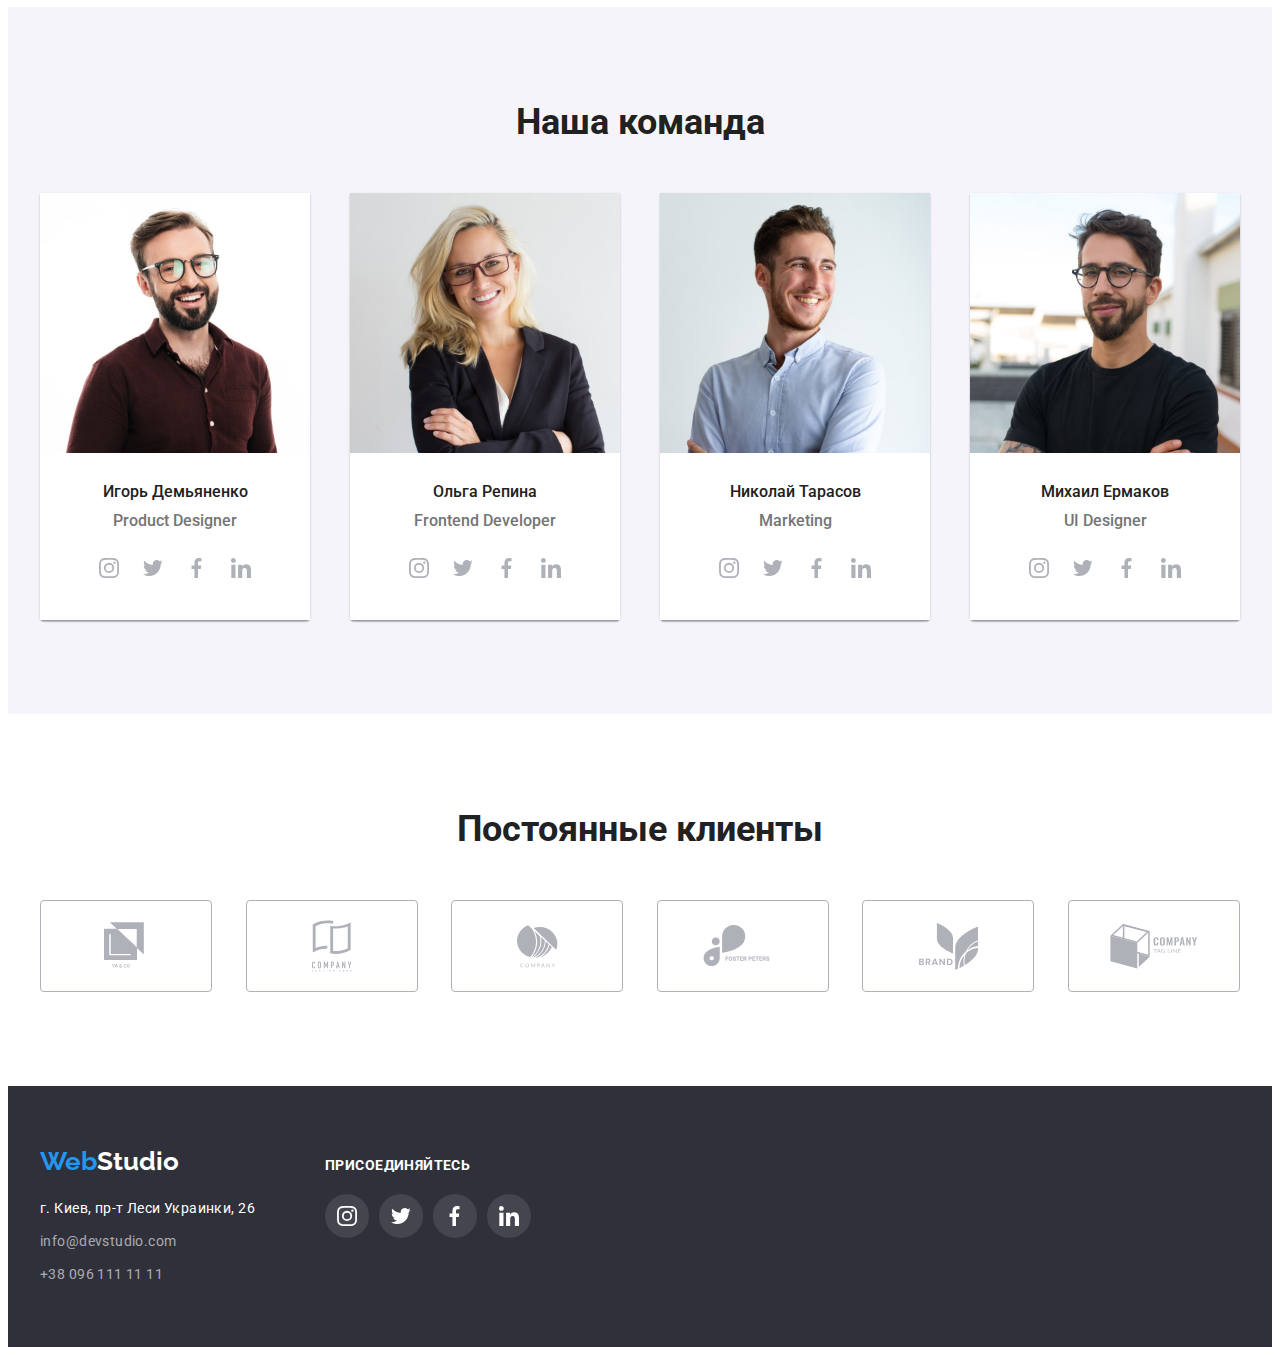
==== commit bfb059a6: "finished modal window" ====
--- a/index.html
+++ b/index.html
@@ -60,7 +60,7 @@
           Эффективные решения <br />
           для вашего бизнеса
         </h1>
-        <button class="hero-btn">Заказать услугу</button>
+        <button class="hero-btn" data-modal-open>Заказать услугу</button>
       </section>
 
       <section class="features">
@@ -443,14 +443,15 @@
         </div>
       </div>
     </footer>
-    <div class="backdrop">
+    <div class="backdrop is-hidden" data-modal>
       <div class="modal">
-        <button class="btn-svg">
+        <button class="btn-svg" data-modal-close>
           <svg width="18" height="18">
             <use href="./images/svg-sprite.svg#icon-close"></use>
           </svg>
         </button>
       </div>
     </div>
+    <script src="./js/modal.js"></script>
   </body>
 </html>
--- a/css/styles.css
+++ b/css/styles.css
@@ -718,7 +718,6 @@
   width: 100%;
   height: 100%;
   background-color: rgba(0, 0, 0, 0.2);
-
 }
 
 .modal {
@@ -729,7 +728,7 @@
 
   min-width: 528px;
   min-height: 581px;
-  
+
   background-color: var(--white-text-background-color);
   box-shadow: 0px 1px 3px rgba(0, 0, 0, 0.12), 0px 1px 1px rgba(0, 0, 0, 0.14),
     0px 2px 1px rgba(0, 0, 0, 0.2);
@@ -753,5 +752,7 @@
 }
 
 .is-hidden {
-
-}+  opacity: 0;
+  visibility: hidden;
+  pointer-events: none;
+}
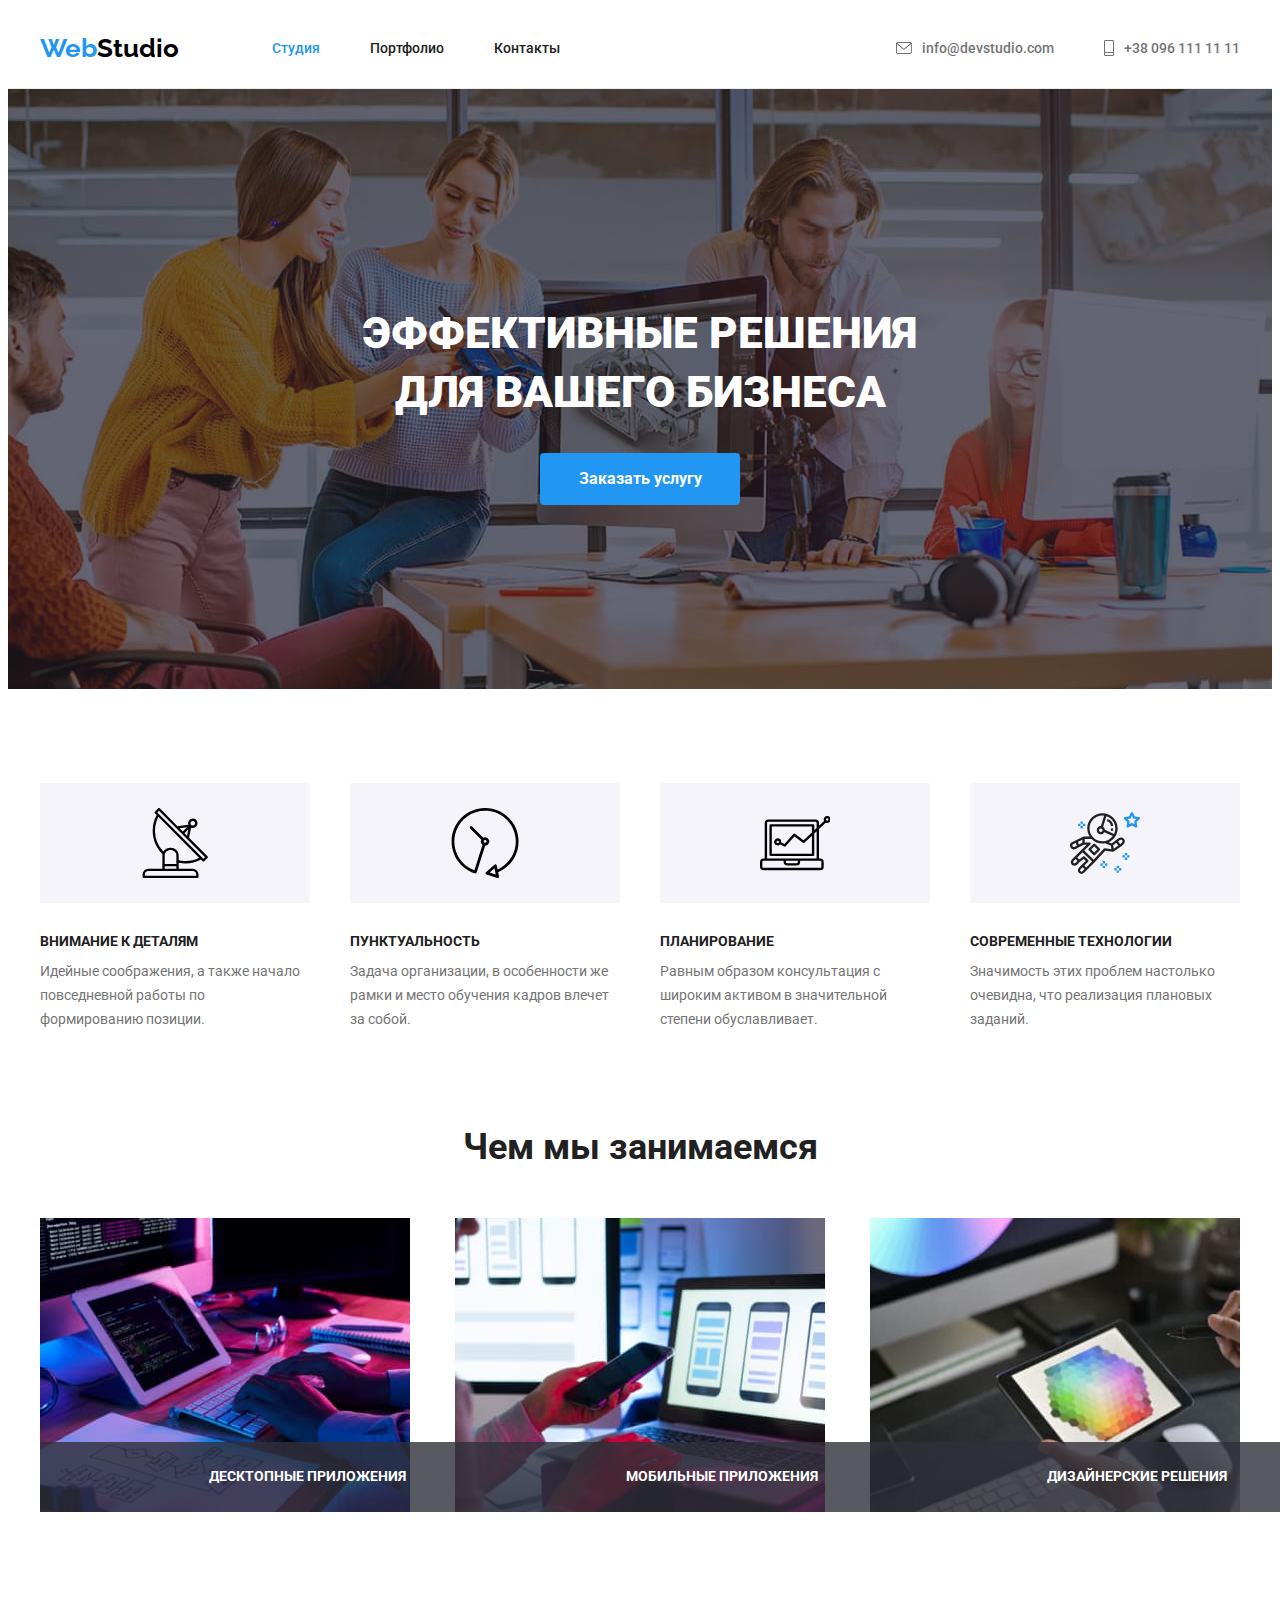
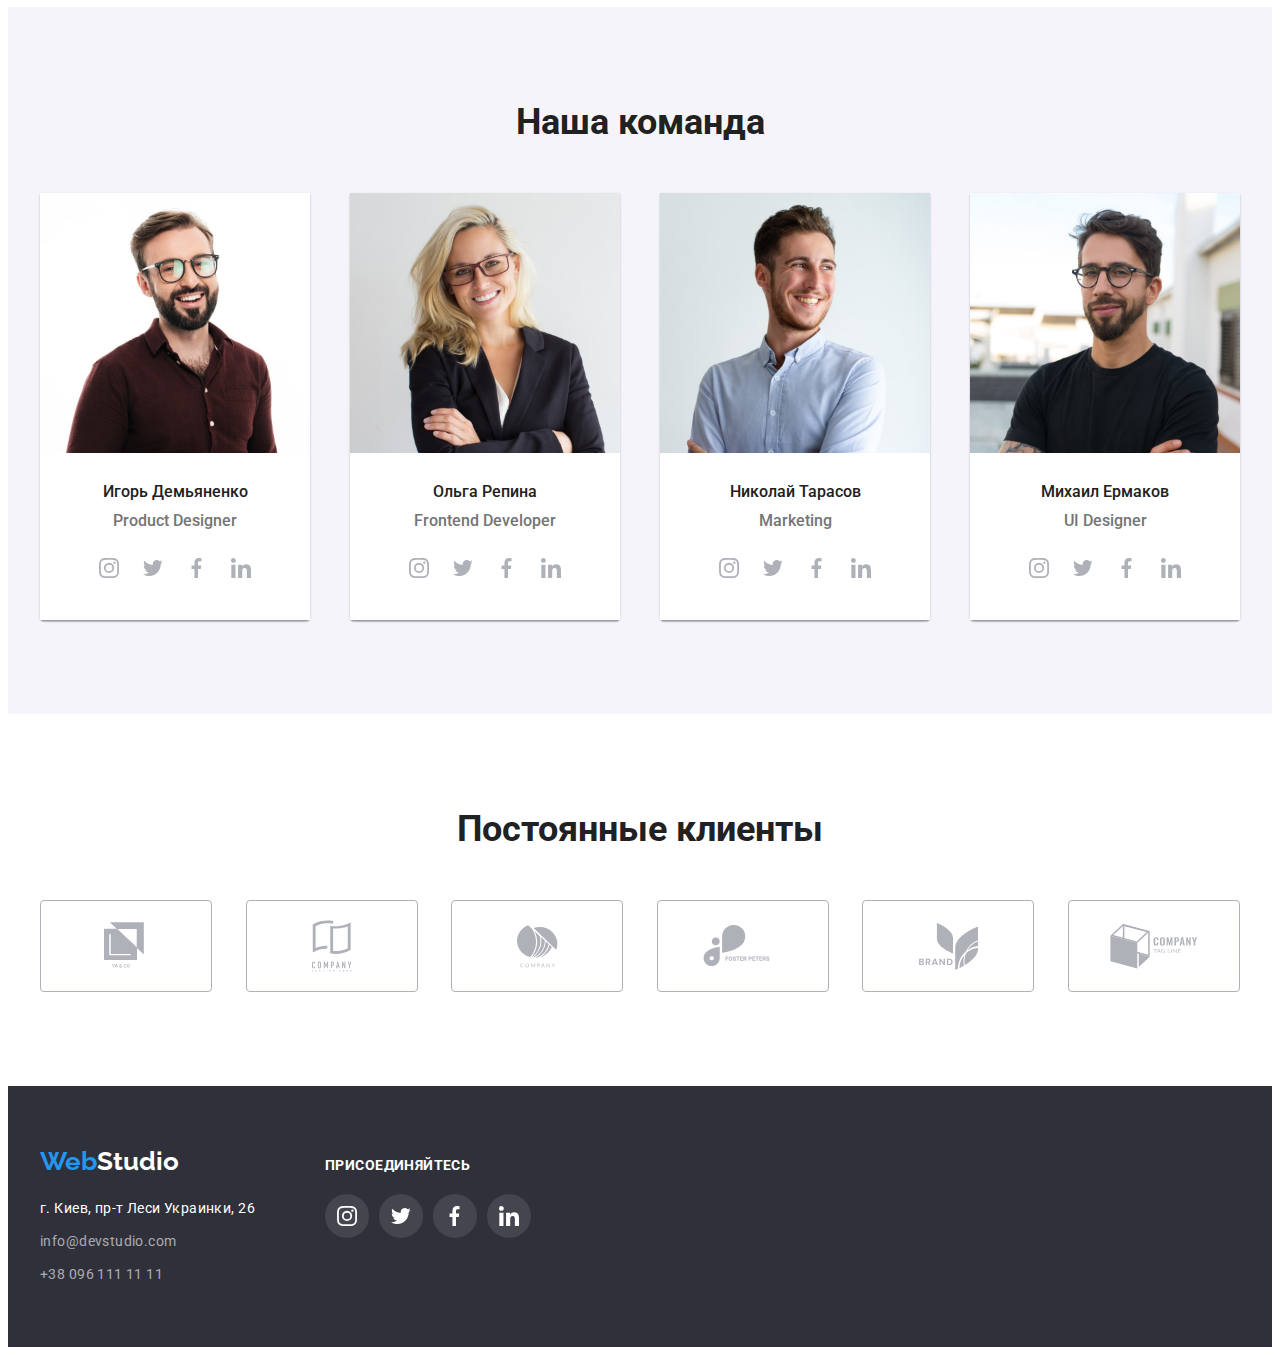
==== commit 47a27519: "added description for examples cards" ====
--- a/index.html
+++ b/index.html
@@ -132,6 +132,7 @@
                   height="294"
                 />
               </div>
+              <p class="description">Десктопные приложения</p>
             </li>
             <li class="examples-item">
               <div class="card-thumb">
@@ -142,6 +143,7 @@
                   height="294"
                 />
               </div>
+              <p class="description">Мобильные приложения</p>
             </li>
             <li class="examples-item">
               <div class="card-thumb">
@@ -152,6 +154,7 @@
                   height="294"
                 />
               </div>
+              <p class="description">Дизайнерские решения</p>
             </li>
           </ul>
         </div>
--- a/css/styles.css
+++ b/css/styles.css
@@ -11,6 +11,7 @@
   --footer-bg-color: #2f303a;
   --card-set-gap: 30px;
   --link-normal-color: rgba(175, 177, 184, 1);
+  --time-function: cubic-bezier(0.4, 0, 0.2, 1);
 }
 
 /* Загальні стилі для боді і списків */
@@ -146,6 +147,8 @@
   font-style: normal;
   font-size: 14px;
   line-height: 1.17;
+
+  transition: color 250ms var(--time-function);
 }
 
 .nav-list .link:hover,
@@ -171,6 +174,8 @@
   font-style: normal;
   font-size: 14px;
   line-height: 1.17;
+
+  transition: color 250ms var(--time-function);
 }
 
 .contacts-list .link:hover,
@@ -185,6 +190,8 @@
 .contacts-icon {
   margin-right: 10px;
   fill: currentColor;
+
+  transition: color 250ms var(--time-function);
 }
 
 .contacts-list .link {
@@ -248,6 +255,8 @@
   font-size: 16px;
   line-height: 1.88;
   text-align: center;
+
+  transition: color 250ms var(--time-function);
 }
 
 .hero-btn:hover,
@@ -345,6 +354,29 @@
   padding: 0;
 }
 
+.examples-item {
+  position: relative;
+}
+
+.description {
+  position: absolute;
+  width: 100%;
+  top: 224px;
+
+  margin: 0;
+  padding: 27px 82px;
+  font-family: inherit;
+  font-weight: 700;
+  font-style: normal;
+  font-size: 14px;
+  line-height: 1.14;
+  text-align: center;
+  text-transform: uppercase;
+
+  background-color: rgba(47, 48, 58, 0.8);
+  color: var(--white-text-background-color);
+}
+
 /* Секція Наша команда */
 
 .team-section {
@@ -427,10 +459,15 @@
   text-decoration: none;
   color: var(--link-normal-color);
   background-color: var(--white-text-background-color);
+
+  transition: color 250ms var(--time-function) 250ms,
+    background-color 250ms var(--time-function);
 }
 
 .icon-link {
   fill: currentColor;
+
+  transition: color 250ms var(--time-function);
 }
 
 .social-link:hover,
@@ -475,25 +512,26 @@
   align-items: center;
   width: 170px;
   height: 90px;
-  border: 1px solid var(--link-normal-color);
+  border: 1px solid;
+  border-color: var(--link-normal-color);
   border-radius: 4px;
   color: var(--link-normal-color);
+
+  transition: color 250ms var(--time-function),
+    border-color 250ms var(--time-function);
 }
 
 .company-logo:hover,
 .company-logo:focus {
   color: var(--interactive-color);
-  border: 1px solid var(--interactive-color);
+  border: 1px solid;
+  border-color: var(--interactive-color);
   outline: none;
 }
 
 .company-icon {
   fill: currentColor;
-}
-
-.client:hover,
-.client:focus {
-  color: var(--interactive-color);
+  transition: color 250ms var(--time-function);
 }
 
 /* footer */
@@ -545,6 +583,8 @@
   font-size: 14px;
   line-height: 1.71;
   letter-spacing: 0.03em;
+
+  transition: color 250ms var(--time-function);
 }
 
 .contacts-list-item:hover,
@@ -597,6 +637,8 @@
   text-decoration: none;
   color: var(--white-text-background-color);
   background-color: rgba(255, 255, 255, 0.1);
+
+  transition: background-color 250ms var(--time-function);
 }
 
 .list-link:hover,
@@ -644,6 +686,10 @@
   font-size: 16px;
   line-height: 1.6;
   text-align: center;
+
+  transition: color 250ms var(--time-function),
+    back-ground-color 250ms var(--time-function),
+    box-shadow 250ms var(--time-function);
 }
 
 .btn:hover,
@@ -672,6 +718,8 @@
   border-color: var(--border-color);
   border-width: 1px;
   flex-basis: calc(100% / 3 - var(--card-set-gap));
+
+  transition: box-shadow 250ms var(--time-function);
 }
 
 .project-item:hover {
@@ -718,13 +766,22 @@
   width: 100%;
   height: 100%;
   background-color: rgba(0, 0, 0, 0.2);
+
+  opacity: 1;
+
+  transition: opacity 250ms var(--time-function);
+}
+
+.backdrop.is-hidden {
+  opacity: 0;
+  visibility: hidden;
+  pointer-events: none;
 }
 
 .modal {
   position: absolute;
   top: 50%;
   left: 50%;
-  transform: translateX(-50%) translateY(-50%);
 
   min-width: 528px;
   min-height: 581px;
@@ -733,6 +790,13 @@
   box-shadow: 0px 1px 3px rgba(0, 0, 0, 0.12), 0px 1px 1px rgba(0, 0, 0, 0.14),
     0px 2px 1px rgba(0, 0, 0, 0.2);
   border-radius: 4px;
+
+  transform: translate(-50%, -50%) scale(1);
+  transition: transform 250ms var(--time-function);
+}
+
+.backdrop.is-hidden .modal {
+  transform: translate(-50%, -50%) scale(0.85);
 }
 
 .btn-svg {
@@ -750,9 +814,3 @@
   border: 1px solid rgba(0, 0, 0, 0.1);
   border-radius: 50%;
 }
-
-.is-hidden {
-  opacity: 0;
-  visibility: hidden;
-  pointer-events: none;
-}
